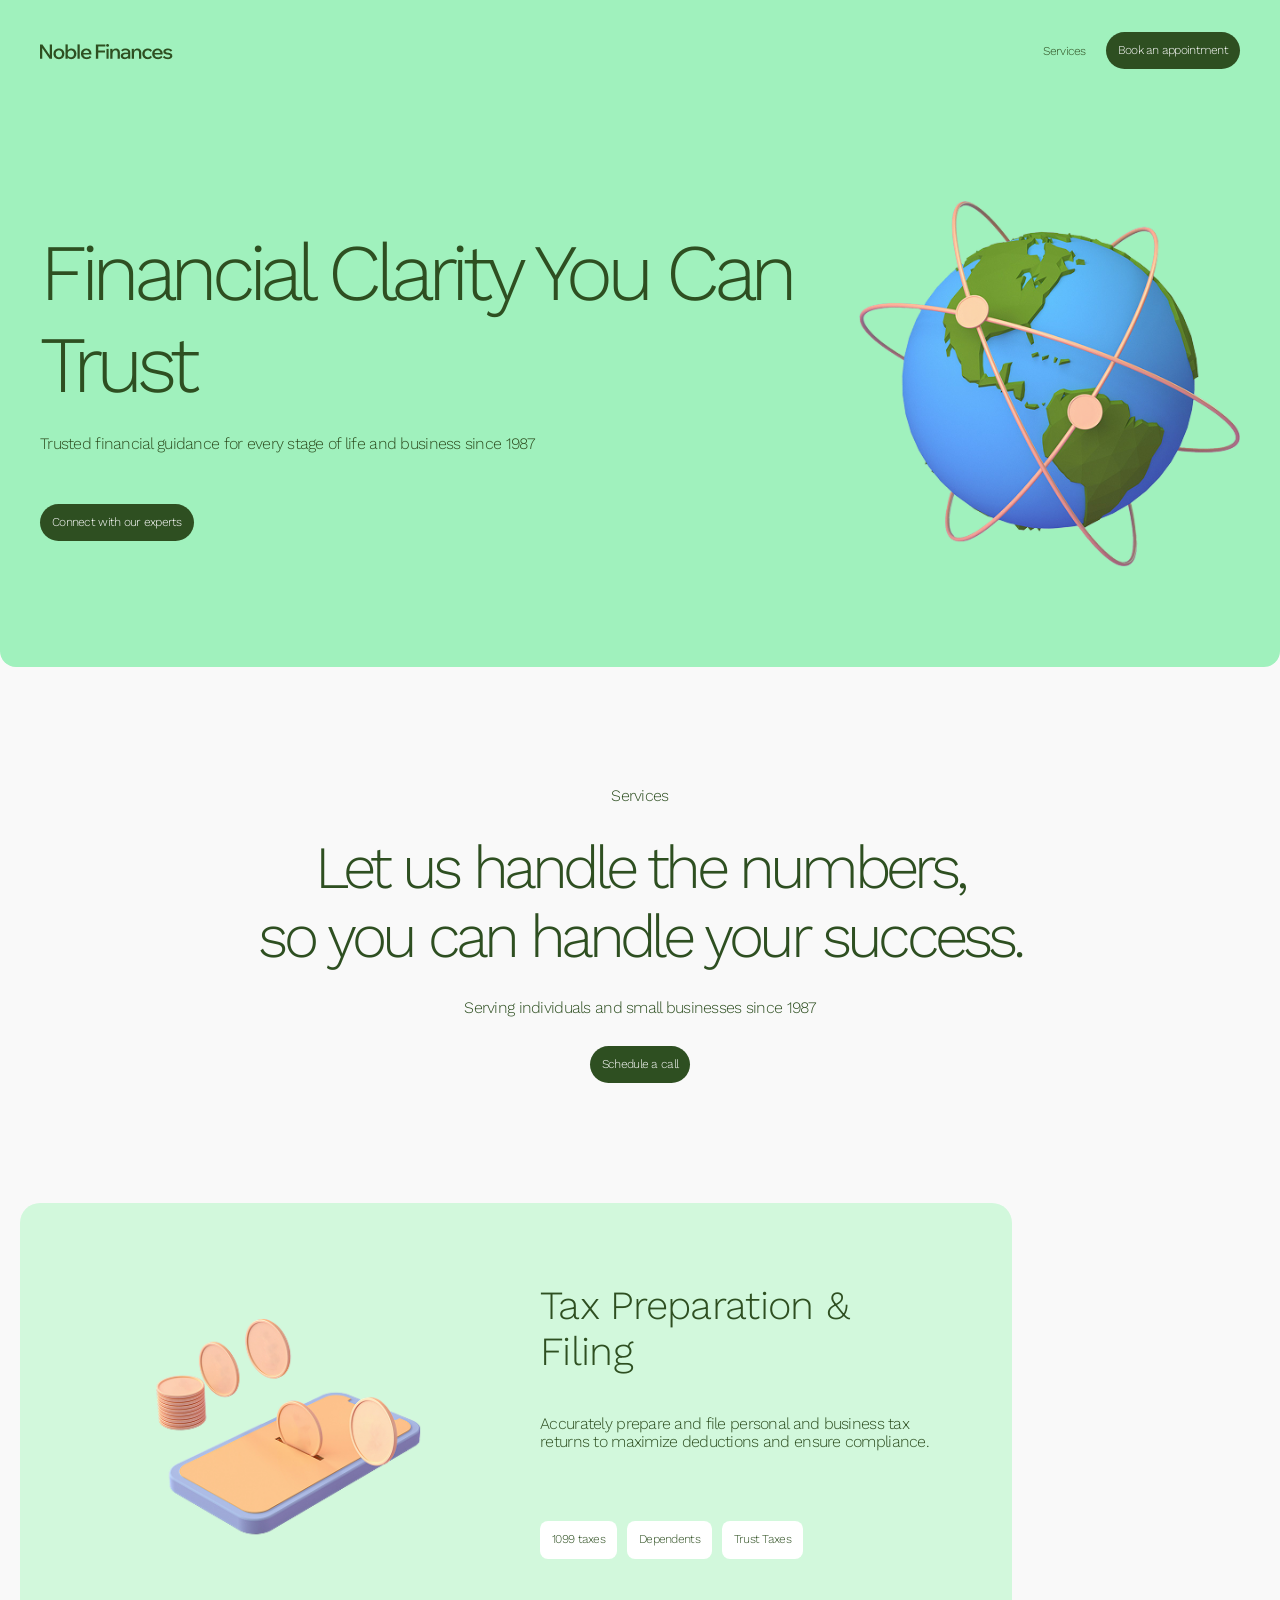
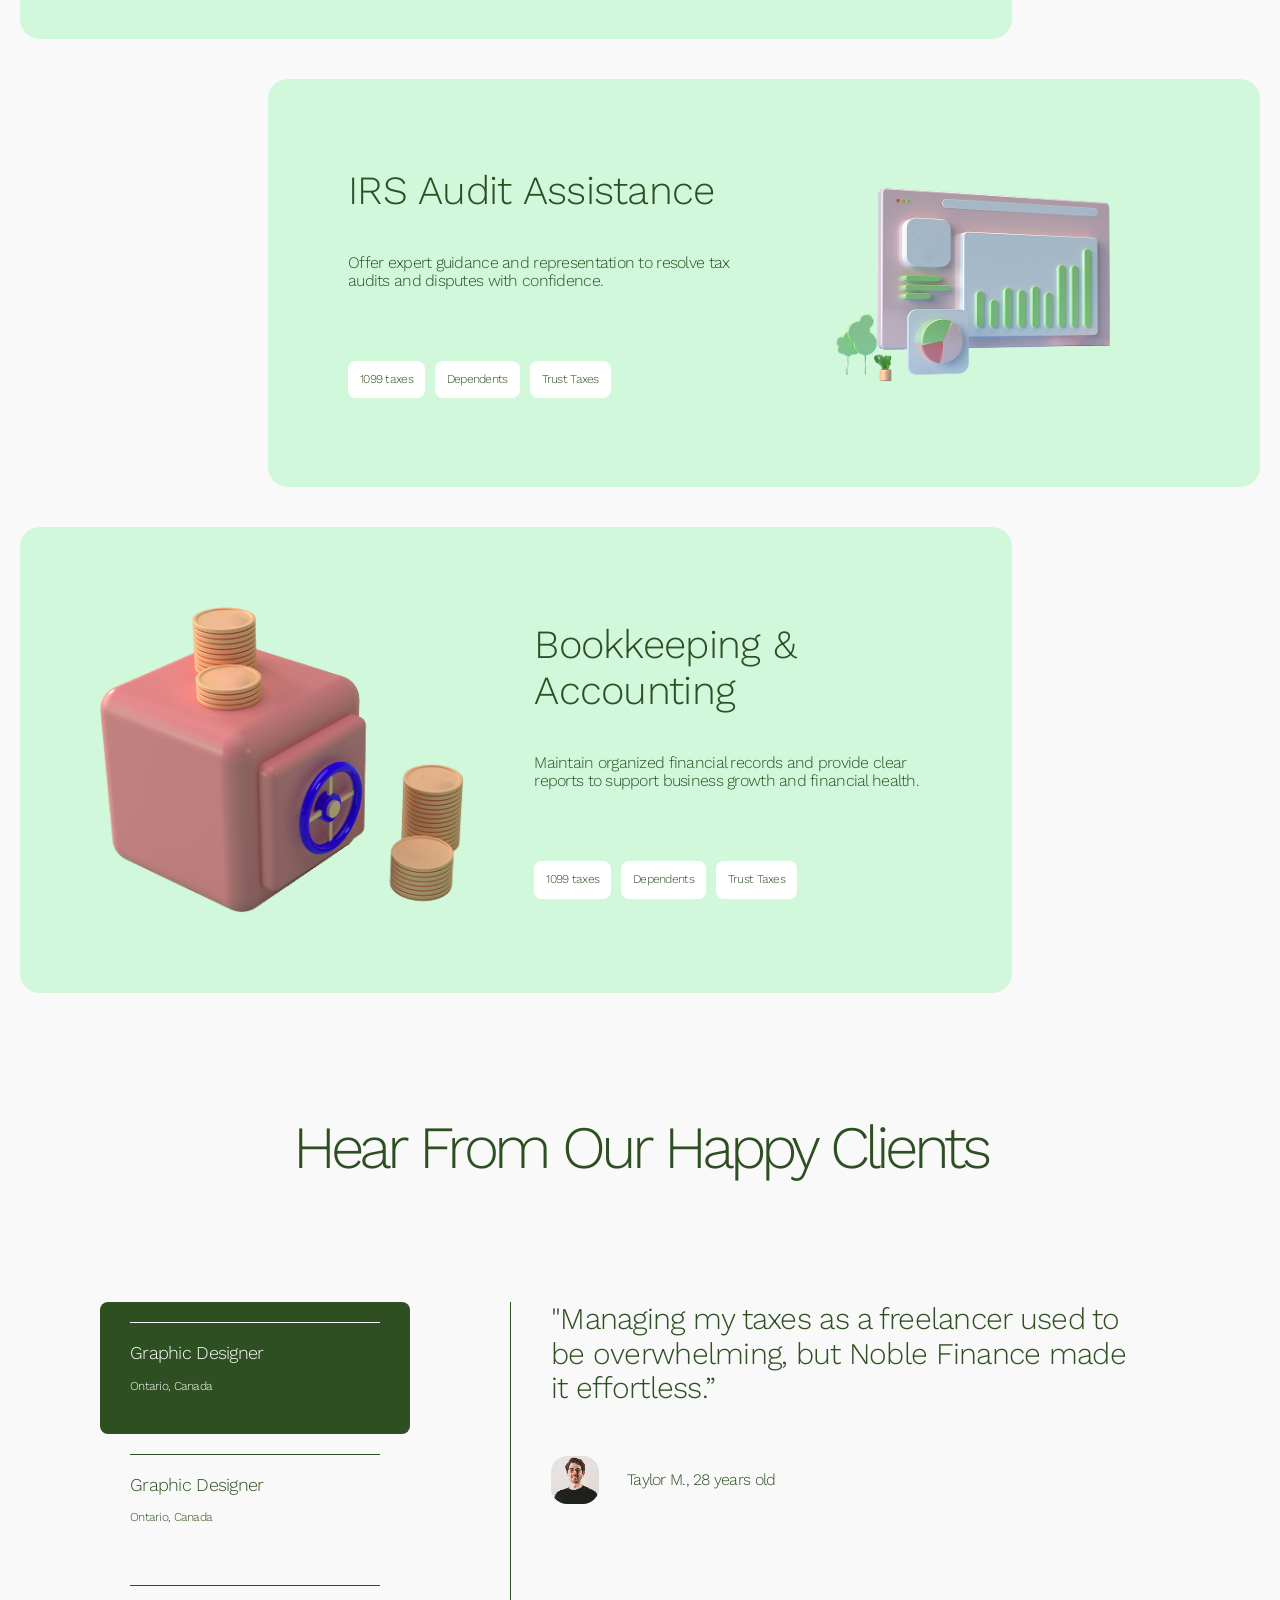
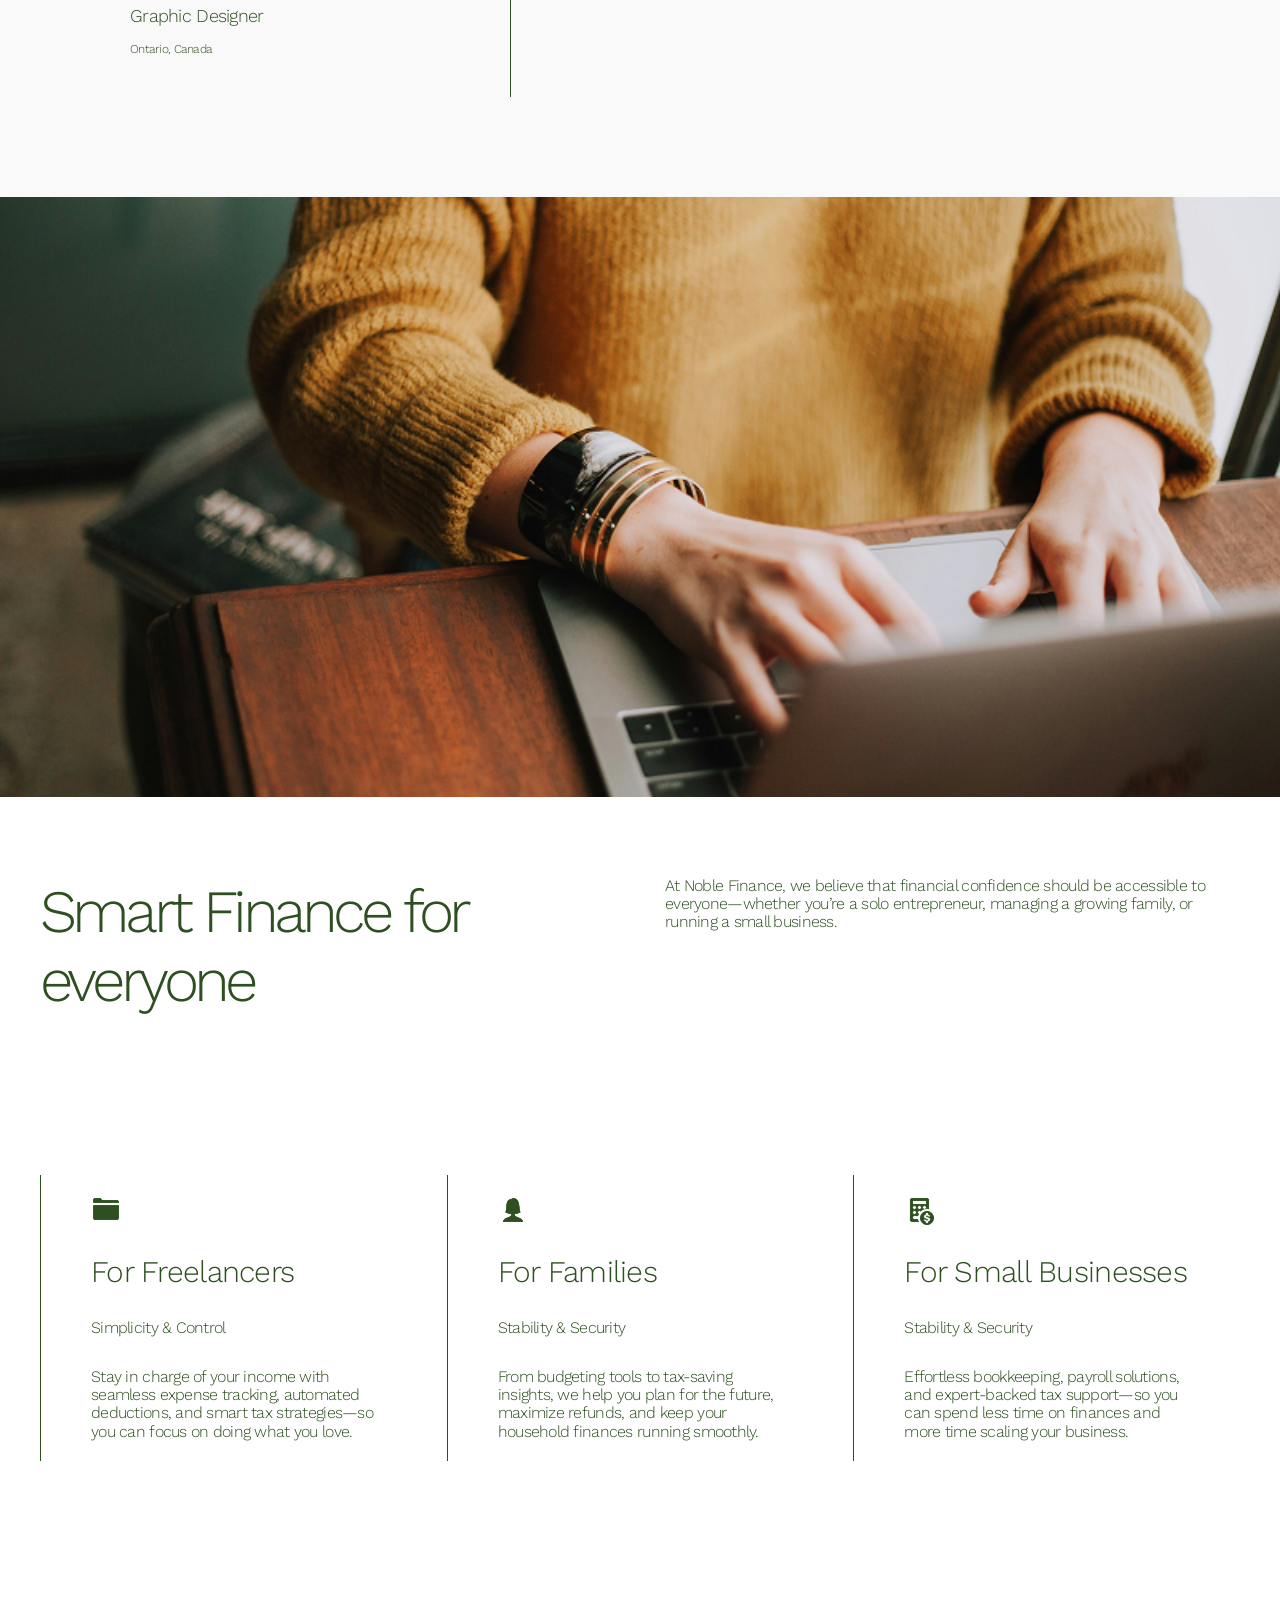
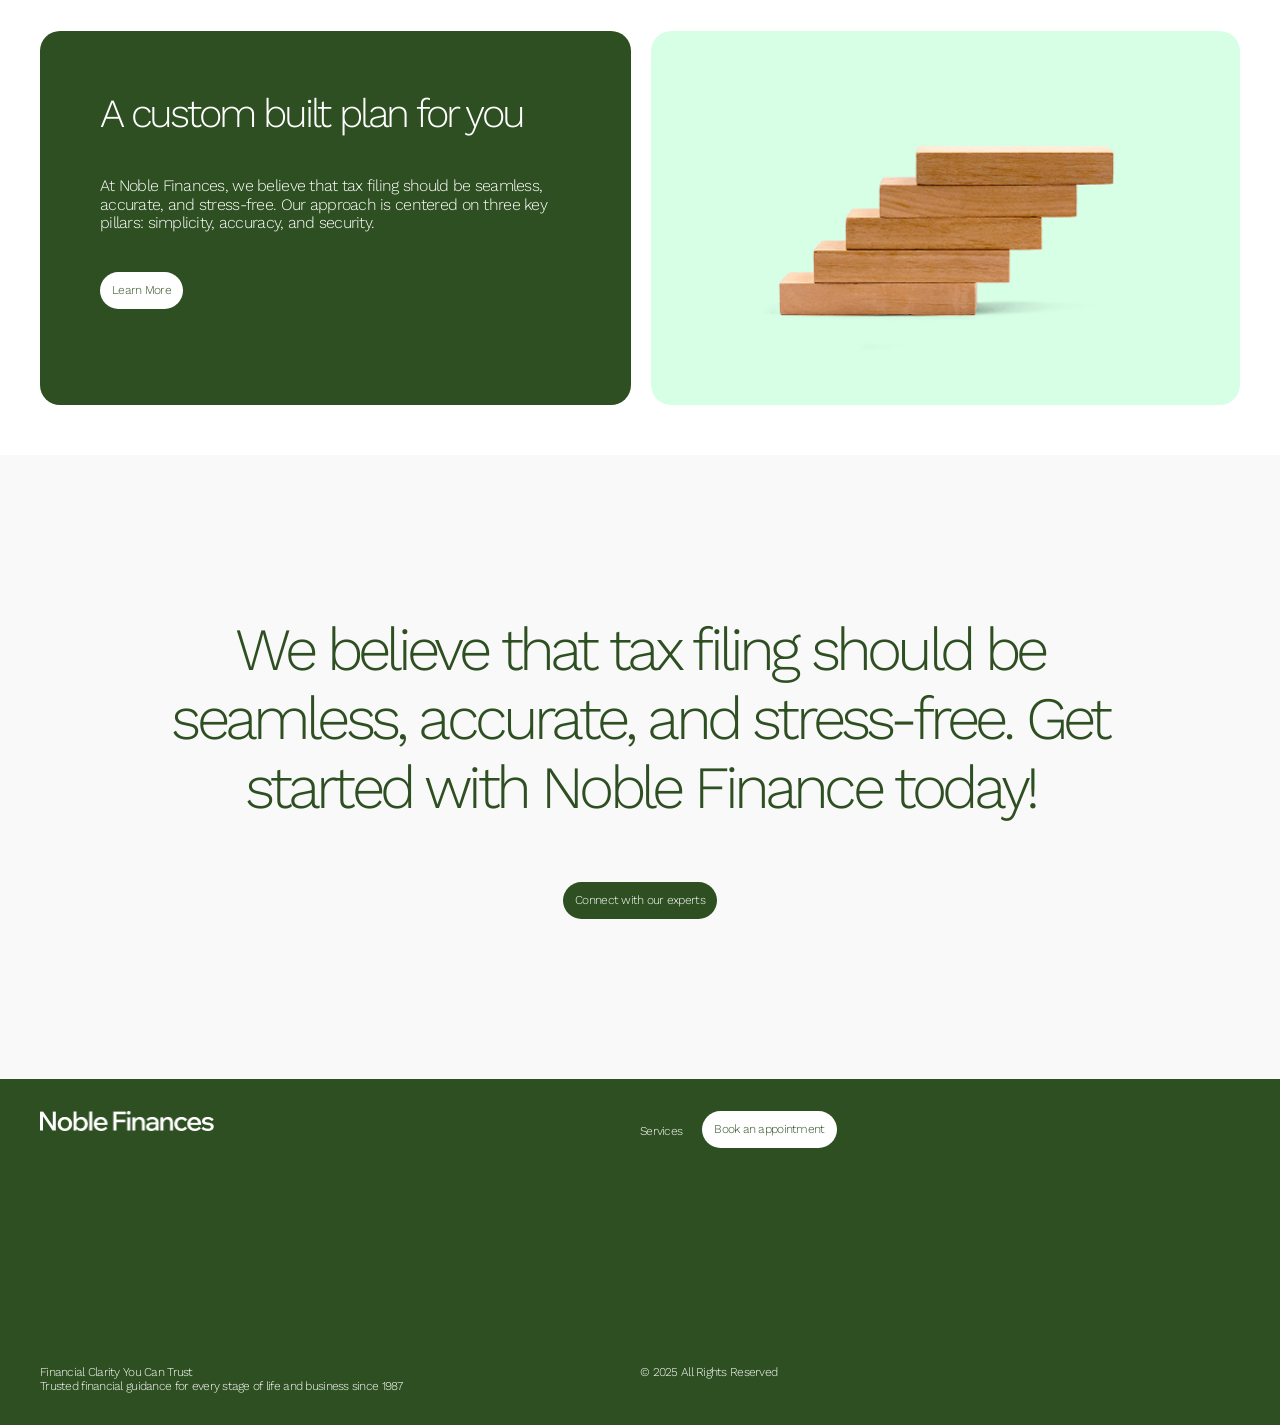
==== index.html @ 4efec983 "initial commit" ====
<!DOCTYPE html>
<html lang="ja">
  <head>
    <meta charset="UTF-8">
    <meta name="viewport" content="width=device-width, initial-scale=1.0">
    <title>takahashi tsuzumi portfolio</title>
    <meta name="description" content="">
    <meta property="og:url" content="https://tkhstzm.github.io/portfolio/">
    <meta property="og:title" content="takahashi tsuzumi portfolio">
    <meta property="og:type" content="website">
    <meta property="og:description" content="髙橋鼓のポートフォリオ">
    <meta property="og:image" content="">
    <meta name="twitter:card" content="summary_large_image">
    <meta property="og:site_name" content="takahashi tsuzumi portfolio">
    <meta property="og:locale" content="ja_JP">
    <link rel="icon" href="images/favicon.ico" sizes="16x16">
    <link rel="apple-touch-icon-precomposed" href="images/icon-256x256.png">
    <link rel="stylesheet" href="css/destyle.css">
    <link rel="stylesheet" href="css/common.css">
    <script src="https://code.jquery.com/jquery-3.6.0.min.js"></script>
    <!-- font -->
    <link rel="preconnect" href="https://fonts.googleapis.com">
    <link rel="preconnect" href="https://fonts.gstatic.com" crossorigin>
    <link href="https://fonts.googleapis.com/css2?family=Work+Sans:ital,wght@0,100..900;1,100..900&display=swap" rel="stylesheet">

    <script src="https://cdnjs.cloudflare.com/ajax/libs/gsap/3.12.2/gsap.min.js"></script>
  </head>
  <body>
    <!-- header -->
    <header>
        <h1>
            <a href="#" class="logo">
                <img src="images/logo.png" alt="Noble Finance ロゴ">
            </a>
        </h1>

        <nav>
            <ul class="nav__list">
                <li><a href="#" class="link">Services</a></li>
                <li>
                    <a href="#" class="link btn">
                        <span class="pc-only">Book an appointment</span>
                        <span class="sp-only">Book</span>
                    </a>
                </li>
            </ul>
        </nav>
    </header>

    <!-- main -->
     <main>
        <!-- hero -->
        <section class="hero">
            <div class="hero__wrap">
                <div class="hero__text">
                    <h2>Financial Clarity You Can Trust</h2>
                    <p>Trusted financial guidance for every stage of life and business since 1987</p>
                    <a href="#" class="link btn">Connect with our experts</a>
                </div>
                <div>
                    <img src="images/top.png" alt="">
                </div>

            </div>
        </section>

        <!-- services -->
         <section class="services">
            <div class="services__inner">
                <p>Services</p>
                <h2>Let us handle the numbers,<br>so you can handle your success.</h2>
                <p>Serving individuals and small businesses since 1987</p>
                <a href="#" class="link btn">Schedule a call</a>
            </div>

            <div class="services__block">
                <div class="services__item">
                    <div class="services__img">
                        <img src="images/tax.png" alt="">
                    </div>
                    <div class="services__box">
                        <h3>Tax Preparation & Filing</h3>
                        <p>Accurately prepare and file personal and business tax returns to maximize deductions and ensure compliance.</p>
                        <div class="services__detail">
                            <p class="services__note">1099 taxes</p>
                            <p class="services__note">Dependents</p>
                            <p class="services__note">Trust Taxes</p>
                        </div>
                    </div>
                </div>
            </div>

            <div class="services__block services__block-right">
                <div class="services__item">
                    <div class="services__img">
                        <img src="images/irs.png" alt="">
                    </div>
                    <div class="services__box">
                        <h3>IRS Audit Assistance</h3>
                        <p>Offer expert guidance and representation to resolve tax audits and disputes with confidence.</p>
                        <div class="services__detail">
                            <p class="services__note">1099 taxes</p>
                            <p class="services__note">Dependents</p>
                            <p class="services__note">Trust Taxes</p>
                        </div>
                    </div>
                </div>
            </div>

            <div class="services__block">
                <div class="services__item">
                    <div class="services__img">
                        <img src="images/bookkeeping.png" alt="">
                    </div>
                    <div class="services__box">
                        <h3>Bookkeeping & Accounting</h3>
                        <p>Maintain organized financial records and provide clear reports to support business growth and financial health.</p>
                        <div class="services__detail">
                            <p class="services__note">1099 taxes</p>
                            <p class="services__note">Dependents</p>
                            <p class="services__note">Trust Taxes</p>
                        </div>
                    </div>
                </div>
            </div>
        </section>

        <!-- testimonial -->
        <section class="testimonial">
            <div class="testimonial__wrap">
                <h2>Hear From Our Happy Clients</h2>
                <div class="testimonial__inner">

                    <div class="testimonial__select">
                        <div class="testimonial__link testimonial__link-active">
                            <div class="testimonial__item">
                                <p class="testimonial__category">Graphic Designer</p>
                                <p class="testimonial__location">Ontario, Canada</p>
                            </div>
                        </div>

                        <div class="testimonial__link">
                            <div class="testimonial__item">
                                <p class="testimonial__category">Graphic Designer</p>
                                <p class="testimonial__location">Ontario, Canada</p>
                            </div>
                        </div>

                        <div class="testimonial__link">
                            <div class="testimonial__item">
                                <p class="testimonial__category">Graphic Designer</p>
                                <p class="testimonial__location">Ontario, Canada</p>
                            </div>
                        </div>
                    </div>
                    
                    <div class="testimonial__comment">
                        <p class="testimonial__text">"Managing my taxes as a freelancer used to be overwhelming, but Noble Finance made it effortless.”</p>
                        <div class="testimonial__icon">
                            <img class="icon__img" src="images/taylor.jpg" alt="">
                            <p>Taylor M., 28 years old</p>
                        </div>
                    </div>
                </div>
            </div>
        </section>

        <!-- break -->
        <section class="break">
            <img src="images/break.jpg" alt="">
        </section>

        <!-- benefits -->
         <section class="benefits">
            <div class="benefits__wrap">
                <h2>Smart Finance for everyone</h2>
                <p>At Noble Finance, we believe that financial confidence should be accessible to everyone—whether you’re a solo entrepreneur, managing a growing family, or running a small business.</p>
            </div>

            <div class="benefits__block">
                <div class="benefits__item">
                    <img class="benefits__icon" src="images/icon-file.png" alt="">
                    <h3>For Freelancers</h3>
                    <p>Simplicity & Control</p>
                    <p>Stay in charge of your income with seamless expense tracking, automated deductions, and smart tax strategies—so you can focus on doing what you love.</p>
                </div>

                <div class="benefits__item">
                    <img class="benefits__icon" src="images/icon-people.png" alt="">
                    <h3>For Families</h3>
                    <p>Stability & Security</p>
                    <p>From budgeting tools to tax-saving insights, we help you plan for the future, maximize refunds, and keep your household finances running smoothly.</p>
                </div>

                <div class="benefits__item">
                    <img class="benefits__icon" src="images/icon-calculator.png" alt="">
                    <h3>For Small Businesses</h3>
                    <p>Stability & Security</p>
                    <p>Effortless bookkeeping, payroll solutions, and expert-backed tax support—so you can spend less time on finances and more time scaling your business.</p>
                </div>
            </div>
         </section>

         <!-- cta -->
        <section class="cta">
            <div class="cta__block">
                <h2>A custom built plan for you</h2>
                <p>At Noble Finances, we believe that tax filing should be seamless, accurate, and stress-free. Our approach is centered on three key pillars: simplicity, accuracy, and security.</p>
                <a href="#" class="link btn">Learn More</a>
            </div>
            <img src="images/step.jpg" alt="">
        </section>

        <!-- experts -->
        <section class="experts">
            <h2>We believe that tax filing should be seamless, accurate, and stress-free. Get started with Noble Finance today!</h2>
            <a href="#" class="link btn">Connect with our experts</a>
        </section>
     </main>

     <!-- footer -->
    <footer>
            <div class="footer__block">
                <a href="#" class="logo">
                    <img src="images/logo-white.png" alt="">
                </a>
                <nav>
                    <ul class="nav__list">
                        <li><a href="#" class="link">Services</a></li>
                        <li><a href="#" class="link btn">Book an appointment</a></li>
                    </ul>
                </nav>
                
            </div>

            <div class="footer__block">
                <p class="footer__text">Financial Clarity You Can Trust<br>Trusted financial guidance for every stage of life and business since 1987</p>
                <p class="footer__copy">© 2025 All Rights Reserved</p>
            </div>
    </footer>

  </body>
</html>
---- css/destyle.css ----
/*! destyle.css v4.0.1 | MIT License | https://github.com/nicolas-cusan/destyle.css */

/* Reset box-model and set borders */
/* ============================================ */

*,
::before,
::after {
  box-sizing: border-box;
  border-style: solid;
  border-width: 0;
  min-width: 0;
}

/* Document */
/* ============================================ */

/**
 * 1. Correct the line height in all browsers.
 * 2. Prevent adjustments of font size after orientation changes in iOS.
 * 3. Remove gray overlay on links for iOS.
 */

html {
  line-height: 1.15; /* 1 */
  -webkit-text-size-adjust: 100%; /* 2 */
  -webkit-tap-highlight-color: transparent; /* 3*/
}

/* Sections */
/* ============================================ */

/**
 * Remove the margin in all browsers.
 */

body {
  margin: 0;
}

/**
 * Render the `main` element consistently in IE.
 */

main {
  display: block;
}

/* Vertical rhythm */
/* ============================================ */

p,
table,
blockquote,
address,
pre,
iframe,
form,
figure,
dl {
  margin: 0;
}

/* Headings */
/* ============================================ */

h1,
h2,
h3,
h4,
h5,
h6 {
  font-size: inherit;
  font-weight: inherit;
  margin: 0;
}

/* Lists (enumeration) */
/* ============================================ */

ul,
ol {
  margin: 0;
  padding: 0;
  list-style: none;
}

/* Lists (definition) */
/* ============================================ */

dt {
  font-weight: bold;
}

dd {
  margin-left: 0;
}

/* Grouping content */
/* ============================================ */

/**
 * 1. Add the correct box sizing in Firefox.
 * 2. Show the overflow in Edge and IE.
 */

hr {
  box-sizing: content-box; /* 1 */
  height: 0; /* 1 */
  overflow: visible; /* 2 */
  border-top-width: 1px;
  margin: 0;
  clear: both;
  color: inherit;
}

/**
 * 1. Correct the inheritance and scaling of font size in all browsers.
 * 2. Correct the odd `em` font sizing in all browsers.
 */

pre {
  font-family: monospace, monospace; /* 1 */
  font-size: inherit; /* 2 */
}

address {
  font-style: inherit;
}

/* Text-level semantics */
/* ============================================ */

/**
 * Remove the gray background on active links in IE 10.
 */

a {
  background-color: transparent;
  text-decoration: none;
  color: inherit;
}

/**
 * 1. Remove the bottom border in Chrome 57-
 * 2. Add the correct text decoration in Chrome, Edge, IE, Opera, and Safari.
 */

abbr[title] {
  text-decoration: underline dotted; /* 2 */
}

/**
 * Add the correct font weight in Chrome, Edge, and Safari.
 */

b,
strong {
  font-weight: bolder;
}

/**
 * 1. Correct the inheritance and scaling of font size in all browsers.
 * 2. Correct the odd `em` font sizing in all browsers.
 */

code,
kbd,
samp {
  font-family: monospace, monospace; /* 1 */
  font-size: inherit; /* 2 */
}

/**
 * Add the correct font size in all browsers.
 */

small {
  font-size: 80%;
}

/**
 * Prevent `sub` and `sup` elements from affecting the line height in
 * all browsers.
 */

sub,
sup {
  font-size: 75%;
  line-height: 0;
  position: relative;
  vertical-align: baseline;
}

sub {
  bottom: -0.25em;
}

sup {
  top: -0.5em;
}

/* Replaced content */
/* ============================================ */

/**
 * Prevent vertical alignment issues.
 */

svg,
img,
embed,
object,
iframe {
  vertical-align: bottom;
}

/* Forms */
/* ============================================ */

/**
 * Reset form fields to make them styleable.
 * 1. Make form elements stylable across systems iOS especially.
 * 2. Inherit text-transform from parent.
 */

button,
input,
optgroup,
select,
textarea {
  -webkit-appearance: none; /* 1 */
  appearance: none;
  vertical-align: middle;
  color: inherit;
  font: inherit;
  background: transparent;
  padding: 0;
  margin: 0;
  border-radius: 0;
  text-align: inherit;
  text-transform: inherit; /* 2 */
}

/**
 * Correct cursors for clickable elements.
 */

button,
[type="button"],
[type="reset"],
[type="submit"] {
  cursor: pointer;
}

button:disabled,
[type="button"]:disabled,
[type="reset"]:disabled,
[type="submit"]:disabled {
  cursor: default;
}

/**
 * Improve outlines for Firefox and unify style with input elements & buttons.
 */

:-moz-focusring {
  outline: auto;
}

select:disabled {
  opacity: inherit;
}

/**
 * Remove padding
 */

option {
  padding: 0;
}

/**
 * Reset to invisible
 */

fieldset {
  margin: 0;
  padding: 0;
  min-width: 0;
}

legend {
  padding: 0;
}

/**
 * Add the correct vertical alignment in Chrome, Firefox, and Opera.
 */

progress {
  vertical-align: baseline;
}

/**
 * Remove the default vertical scrollbar in IE 10+.
 */

textarea {
  overflow: auto;
}

/**
 * Correct the cursor style of increment and decrement buttons in Chrome.
 */

[type="number"]::-webkit-inner-spin-button,
[type="number"]::-webkit-outer-spin-button {
  height: auto;
}

/**
 * Correct the outline style in Safari.
 */

[type="search"] {
  outline-offset: -2px; /* 1 */
}

/**
 * Remove the inner padding in Chrome and Safari on macOS.
 */

[type="search"]::-webkit-search-decoration {
  -webkit-appearance: none;
}

/**
 * 1. Correct the inability to style clickable types in iOS and Safari.
 * 2. Fix font inheritance.
 */

::-webkit-file-upload-button {
  -webkit-appearance: button; /* 1 */
  font: inherit; /* 2 */
}

/**
 * Fix appearance for Firefox
 */
[type="number"] {
  -moz-appearance: textfield;
}

/**
 * Clickable labels
 */

label[for] {
  cursor: pointer;
}

/* Interactive */
/* ============================================ */

/*
 * Add the correct display in Edge, IE 10+, and Firefox.
 */

details {
  display: block;
}

/*
 * Add the correct display in all browsers.
 */

summary {
  display: list-item;
}

/*
 * Remove outline for editable content.
 */

[contenteditable]:focus {
  outline: auto;
}

/* Tables */
/* ============================================ */

/**
1. Correct table border color inheritance in all Chrome and Safari.
*/

table {
  border-color: inherit; /* 1 */
  border-collapse: collapse;
}

caption {
  text-align: left;
}

td,
th {
  vertical-align: top;
  padding: 0;
}

th {
  text-align: left;
  font-weight: bold;
}
---- css/common.css ----
@charset "utf-8";
body {
	font-size: 16px;
	font-family: "Work Sans", sans-serif;
	color: #2E4F21;
	font-weight: 300;
	letter-spacing: -0.045em;
	background: #F9F9F9;
}

img {
	width: 100%;
}

h2 {
	font-size: 60px;
	letter-spacing: -0.08em;
}

h3 {
	margin: 0 0 40px 0;
	font-size: 40px;
}

.link {
	font-size: 12px;
}

.btn {
	display: inline-block;
	padding: 0 12px;
	border-radius: 50vh;
	color: #fff;
	background: #2E4F21;
	line-height: 37px;
}

/* header */
header {
	display: flex;
	justify-content: space-between;
	align-items: center;
	height: 101px;
	padding: 0 40px;
	background: #A0F1BD;
}

.nav__list {
	display: flex;
	gap: 20px;
	align-items: center;
}

.sp-only {
	display: none;
}

/* hero */
.hero {
	padding: 100px 40px;
	background: #A0F1BD;
	border-radius: 0 0 16px 16px;
}

.hero h2 {
	font-size: 80px;
}

.hero__wrap {
	display: flex;
	justify-content: space-between;
	align-items: center;
}

.hero__wrap p {
	margin: 24px 0 0 0;
}
.hero a {
    margin: 50px 0 0 0;
}

/* services */
.services h2 {
	margin: 28px 0;
}

.services__inner {
	padding: 120px 40px 100px;
	text-align: center;
}

.services a {
	margin: 28px 0 0 0;
}

/* services item */
.services__block {
	padding: 20px;
}

.services__item {
	display: flex;
	justify-content: space-between;
	gap: 70px;
	width: 80%;
	padding: 80px;
	background: #D2F8DC;
	border-radius: 20px;
	align-items: center;
}

.services__block-right .services__item {
	margin: 0 0 0 auto;
	flex-direction: row-reverse;
}


.services__box {
	width: 50%;
} 

.services__detail {
	display: flex;
	gap: 10px;
	margin: 70px 0 0 0;
}

.services__note {
	padding: 12px;
	font-size: 12px;
	background: #fff;
	border-radius: 8px;
}

/* testimonial */
.testimonial {
	padding: 100px;
	text-align: center;
}

.testimonial__inner {
	display: flex;
	gap: 100px;
	text-align: left;
	margin: 120px 0 0 0;
}

.testimonial__select {
	flex: 0 0 310px;
}

.testimonial__link {
	width: 310px;
	padding: 20px 30px;
	border-radius: 8px;
}

.testimonial__link-active {
	background: #2E4F21;
}

.testimonial__item {
	padding: 20px 0;
	border-top: 1px solid #2E4F21;
}

.testimonial__link-active .testimonial__item {
	border-top: 1px solid #fff;
	color: #fff;
}

.testimonial__category {
	margin: 0 0 16px 0;
	font-size: 18px;
}

.testimonial__location {
	font-size: 12px;
}

.testimonial__comment {
	flex: 1;
	padding: 0 40px;
	border-left: 1px solid #2E4F21;
}

.testimonial__text {
	margin: 0 0 50px 0;
	font-size: 30px;
}

.testimonial__icon {
	display: flex;
	align-items: center;
	gap: 28px;
}

.icon__img {
	width: 48px;
	border-radius: 16px;
}

/* break */
.break {
	width: 100%;
	height: 600px;
}

.break img {
	height: 100%;
	object-fit: cover;
}

/* benefits */
.benefits {
	padding: 80px 40px 120px;
	background: #fff;
}

.benefits h3 {
	font-size: 30px;
}

.benefits__wrap {
	display: flex;
	justify-content: space-between;
	margin: 0 0 160px 0;
}

.benefits__wrap h2 {
	width: 50%;
	margin: 0;
}

.benefits__wrap p {
	width: 575px;
}

.benefits__block {
	display: flex;
	justify-content: space-between;
	gap: 20px;
}

.benefits__item {
	width: calc((100% - 40px) / 3);
	padding: 20px 50px;
	gap: 30px;
	border-left: 1px solid #2E4F21;
}

.benefits__icon {
	width: 30px;
}

.benefits__item h3,
.benefits__item p {
	margin: 30px 0 0 0;
}

/* cta */
.cta {
	display: flex;
	justify-content: space-between;
	gap: 20px;
	padding: 50px 40px;
	background: #fff;
}

.cta h2 {
	font-size: 40px;
	margin: 0 0 40px 0;
}

.cta__block {
	width: 50%;
	padding: 60px;
	border-radius: 20px;
	background: #2E4F21;
	color: #fff;
}

.cta img {
	width: 50%;
	border-radius: 20px;
}

.cta .btn {
	margin: 40px 0 0 0;
	background: #fff;
	color: #2E4F21;
}

/* experts */
.experts {
	padding: 160px 120px;
	text-align: center;
	background: #F9F9F9;
}

.experts h2 {
	margin: 0 0 60px 0;
}

/* footer */
footer {
	display: flex;
	flex-direction: column;
	justify-content: space-between;

	height: 346px;
	padding: 32px 40px;
	background: #2E4F21;
	color: #fff;
}

footer img {
	width: 174px;
}

.footer__block {
	display: flex;
	justify-content: space-between;
}

.footer__block a {
	width: 50%;
}

.footer__block nav {
	width: 50%;
}
.footer__block .btn {
	width: 100%;
	background: #fff;
    color: #2E4F21;
}

.footer__text,
.footer__copy {
	width: 50%;
	font-size: 12px;
}

@media (max-width: 1279px) {
	h2 {
		font-size: 48px;
	}

	h3 {
		font-size: 34px;
		margin: 0 0 24px 0;
	}
	
	/* header */
	header {
		height: 85px;
		padding: 0 24px;
	}

	/* hero */
	.hero {
		padding: 100px 24px;
	}

	.hero h2 {
		font-size: 58px;
	}

	/* services */
	.services__inner {
		padding: 120px 24px 100px;
	}

	/* services item */
	.services__block {
		padding: 20px;
	}

	.services__item {
		gap: 60px;
		width: 100%;
		padding: 64px 50px;
	}

	.services__detail {
		margin: 54px 0 0 0;
	}

	/* testimonial */
	.testimonial__inner {
		gap: 28px;
	}

	/* break */
	.break {
		height: 533px;
	}

	/* benefits */
	.benefits h3 {
		font-size: 48px;
	}

	.benefits__wrap {
		gap: 50px;
		margin: 0 0 100px 0;
	}

	.benefits__wrap p {
		width: 50%;
	}

	.benefits__block {
		display: block;
	}

	.benefits__item {
		width: 100%;
		padding: 20px 0;
		gap: 30px;
		border-top: 1px solid #2E4F21;
		border-left: none;
	}

	.benefits__item h3 {
		font-size: 26px;
	}

	.benefits__item h3,
	.benefits__item p {
		margin: 30px 0 0 0;
	}

	/* cta */
	.cta h2 {
		font-size: 34px;
	}

	.cta__block {
		width: 50%;
		padding: 60px;
		border-radius: 20px;
		background: #2E4F21;
		color: #fff;
	}

	.cta img {
		width: 50%;
		border-radius: 20px;
	}

	.cta .btn {
		margin: 40px 0 0 0;
		background: #fff;
		color: #2E4F21;
	}

	/* experts */
	.experts {
		padding: 160px 80px;
	}

	/* footer */
	.footer__block {
		gap: 80px;
	}
}

@media (max-width: 799px) {
	h2 {
		font-size: 32px;
	}

	h3 {
		font-size: 28px;
	}

	.hero h2 {
		font-size: 40px;
	}
	
	/* header */
	header {
		height: 69px;
		padding: 0 16px;
	}

	.nav__list {
		gap: 16px;
	}

	.pc-only {
		display: none;
	}

	.sp-only {
		display: inline;
	}
	
	/* hero */
	.hero {
		padding: 40px 16px;
	}

	.hero__wrap {
		flex-direction: column-reverse;
	}

	.hero__wrap p {
		margin: 16px 0 0 0;
	}

	.hero a {
		margin: 40px 0 0 0;
	}

	.hero__text {
		margin: 40px 0 0 0;
	}

	.hero h2 {
		font-size: 40px;
	}

	/* services */
	.services__inner {
		padding: 120px 16px 100px;
	}

	/* services item */
	.services__block {
		padding: 0 16px 16px;
	}

	.services__item {
		display: block;
		width: 100%;
		padding: 40px 16px;
	}

	.services__box {
		width: 100%;
		margin: 70px 0 0 0;
	}

	.services__detail {
		margin: 70px 0 0 0;
	}

	/* testimonial */
	.testimonial {
		padding: 36px;
	}

	.testimonial__wrap {
		
		padding: 24px 16px;
		background: #fff;
	}

	.testimonial__inner {
		display: block;
		margin: 40px 0 0 0;
	}

	.testimonial__select {
		display: flex;
	}

	.testimonial__link {
		padding: 16px 12px;
	}

	.testimonial__item {
		padding: 0;
	}

	.testimonial__category {
		margin: 8px 0;
		font-size: 12px;
	}

	.testimonial__location {
		font-size: 12px;
		color: #7D9276;
	}

	.testimonial__comment {
		padding: 0;
		border-left: unset;
	}

	.testimonial__text {
		margin: 40px 0 50px 0;
		font-size: 18px;
	}

	/* break */
	.break {
		height: 250px;
	}

	/* benefits */
	.benefits {
		padding: 80px 16px;
	}

	.benefits h2 {
		width: 100%;
		margin: 0 0 32px 0;
	}

	.benefits h3 {
		font-size: 48px;
	}

	.benefits__wrap {
		display: block;
		margin: 0 0 80px 0;
	}

	.benefits__wrap p {
		width: 100%;
	}

	.benefits__block {
		display: block;
	}

	.benefits__item {
		width: 100%;
		padding: 20px 0;
		gap: 30px;
		border-top: 1px solid #2E4F21;
		border-left: none;
	}

	.benefits__item h3 {
		font-size: 22px;
	}

	.benefits__item h3,
	.benefits__item p {
		margin: 30px 0 20px;
	}

	/* cta */
	.cta {
    	flex-direction: column-reverse;
	}

	.cta h2 {
		font-size: 28px;
	}

	.cta__block {
		width: 100%;
	}

	.cta img {
		width: 100%;
		border-radius: 20px;
	}

	.cta .btn {
		margin: 40px 0 0 0;
		background: #fff;
		color: #2E4F21;
	}

	/* experts */
	.experts {
		padding: 160px 24px;
	}

	.experts .btn {
		padding: 0 30px;
		font-size: 15px;
		line-height: 63px;
	}

	/* footer */
	footer {
		padding: 32px 24px;
	}

	.footer__block {
		display: block;
	}

	.footer__block .nav__list {
		justify-content: space-between;
	}


	.footer__block a {
		width: 100%;
	}

	.footer__block nav {
		width: 100%;
		margin: 80px 0 0 0;
	}

	.footer__text,
	.footer__copy {
		width: 100%;
	}

	.footer__text {
		margin: 0 0 24px 0;
	}

}
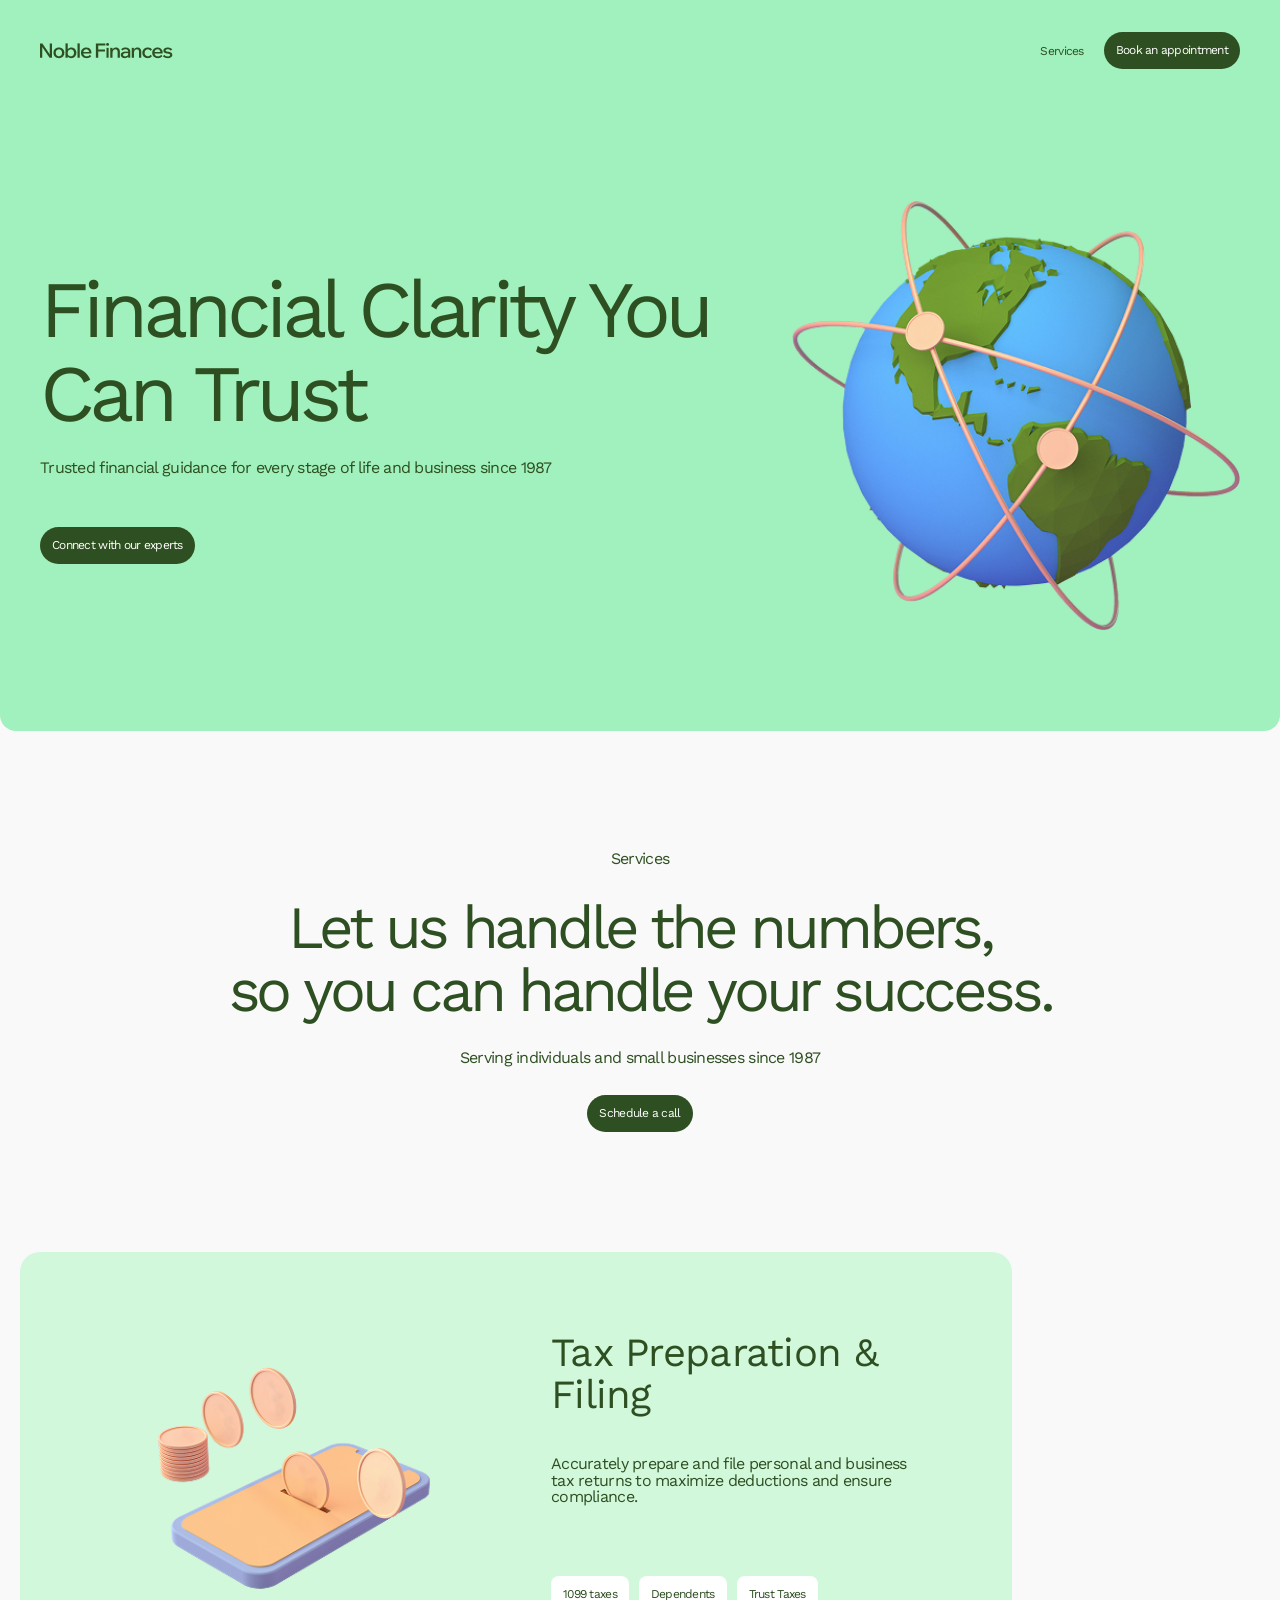
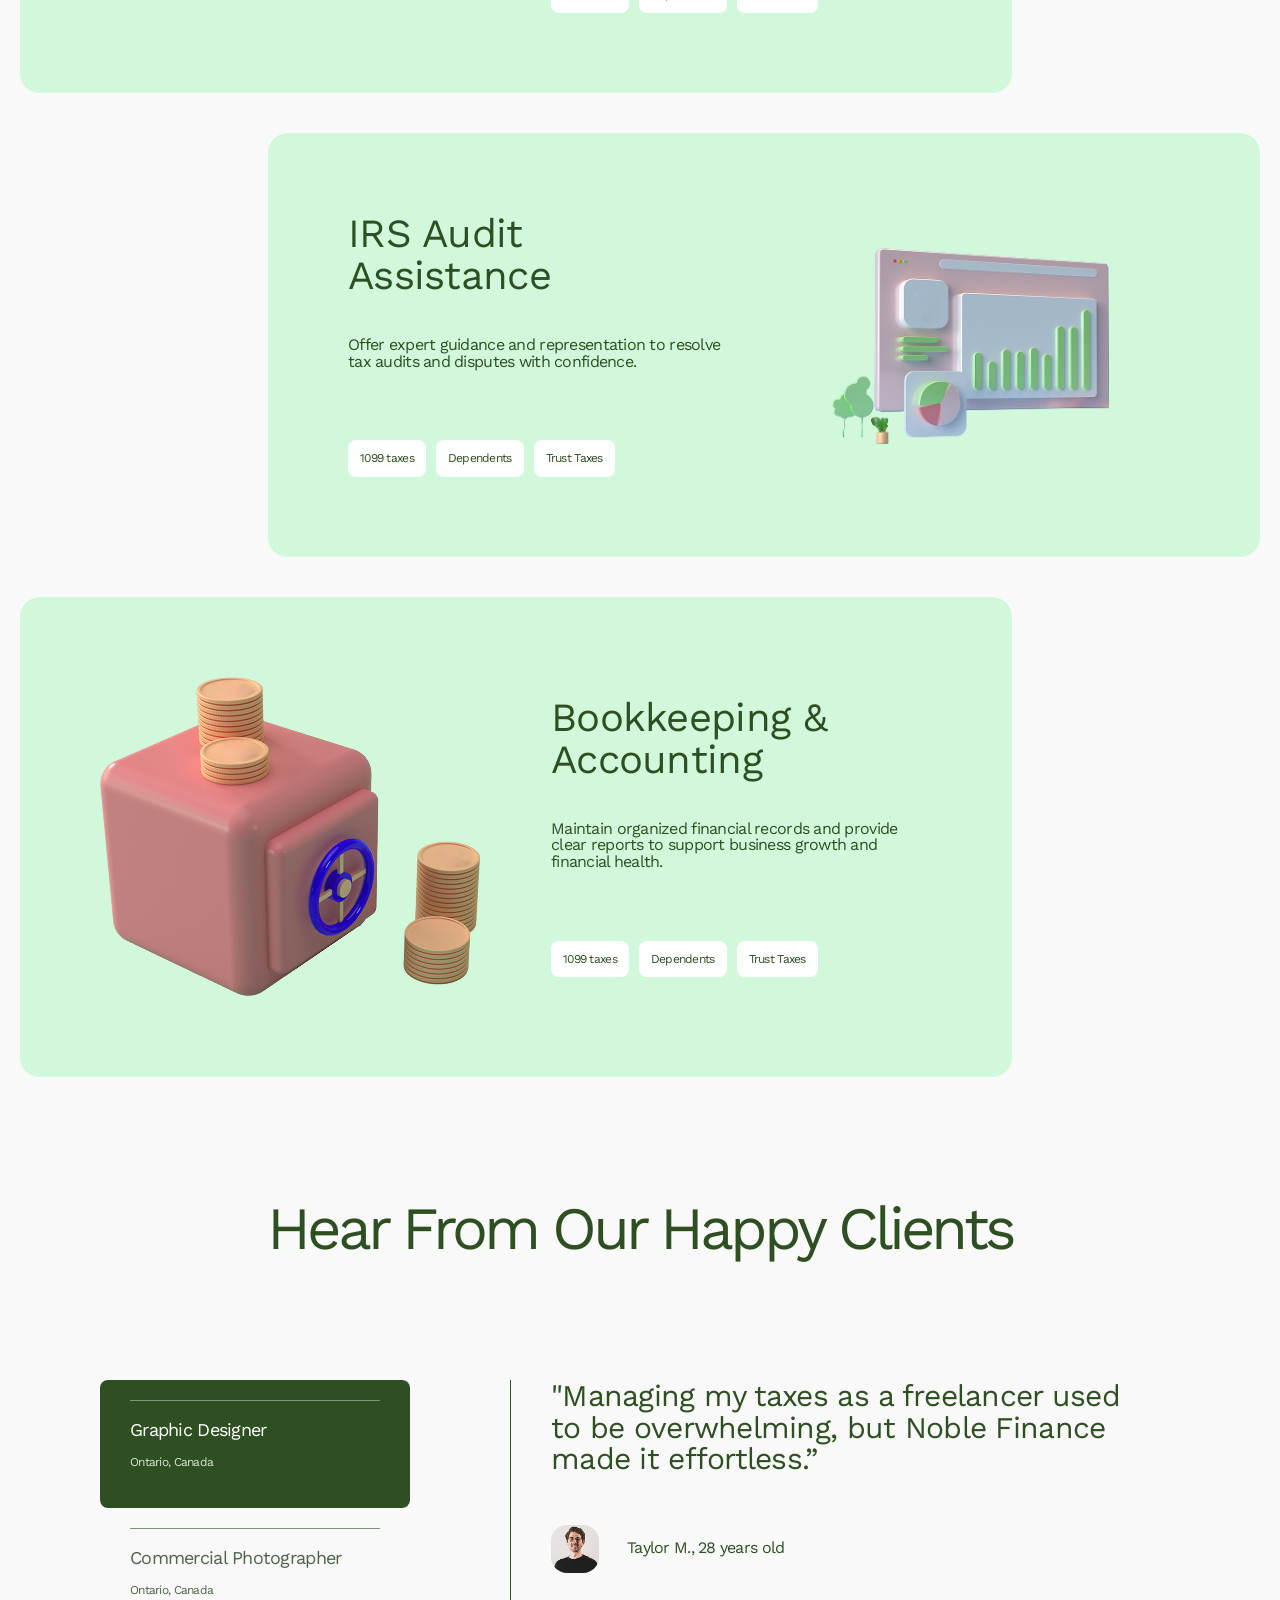
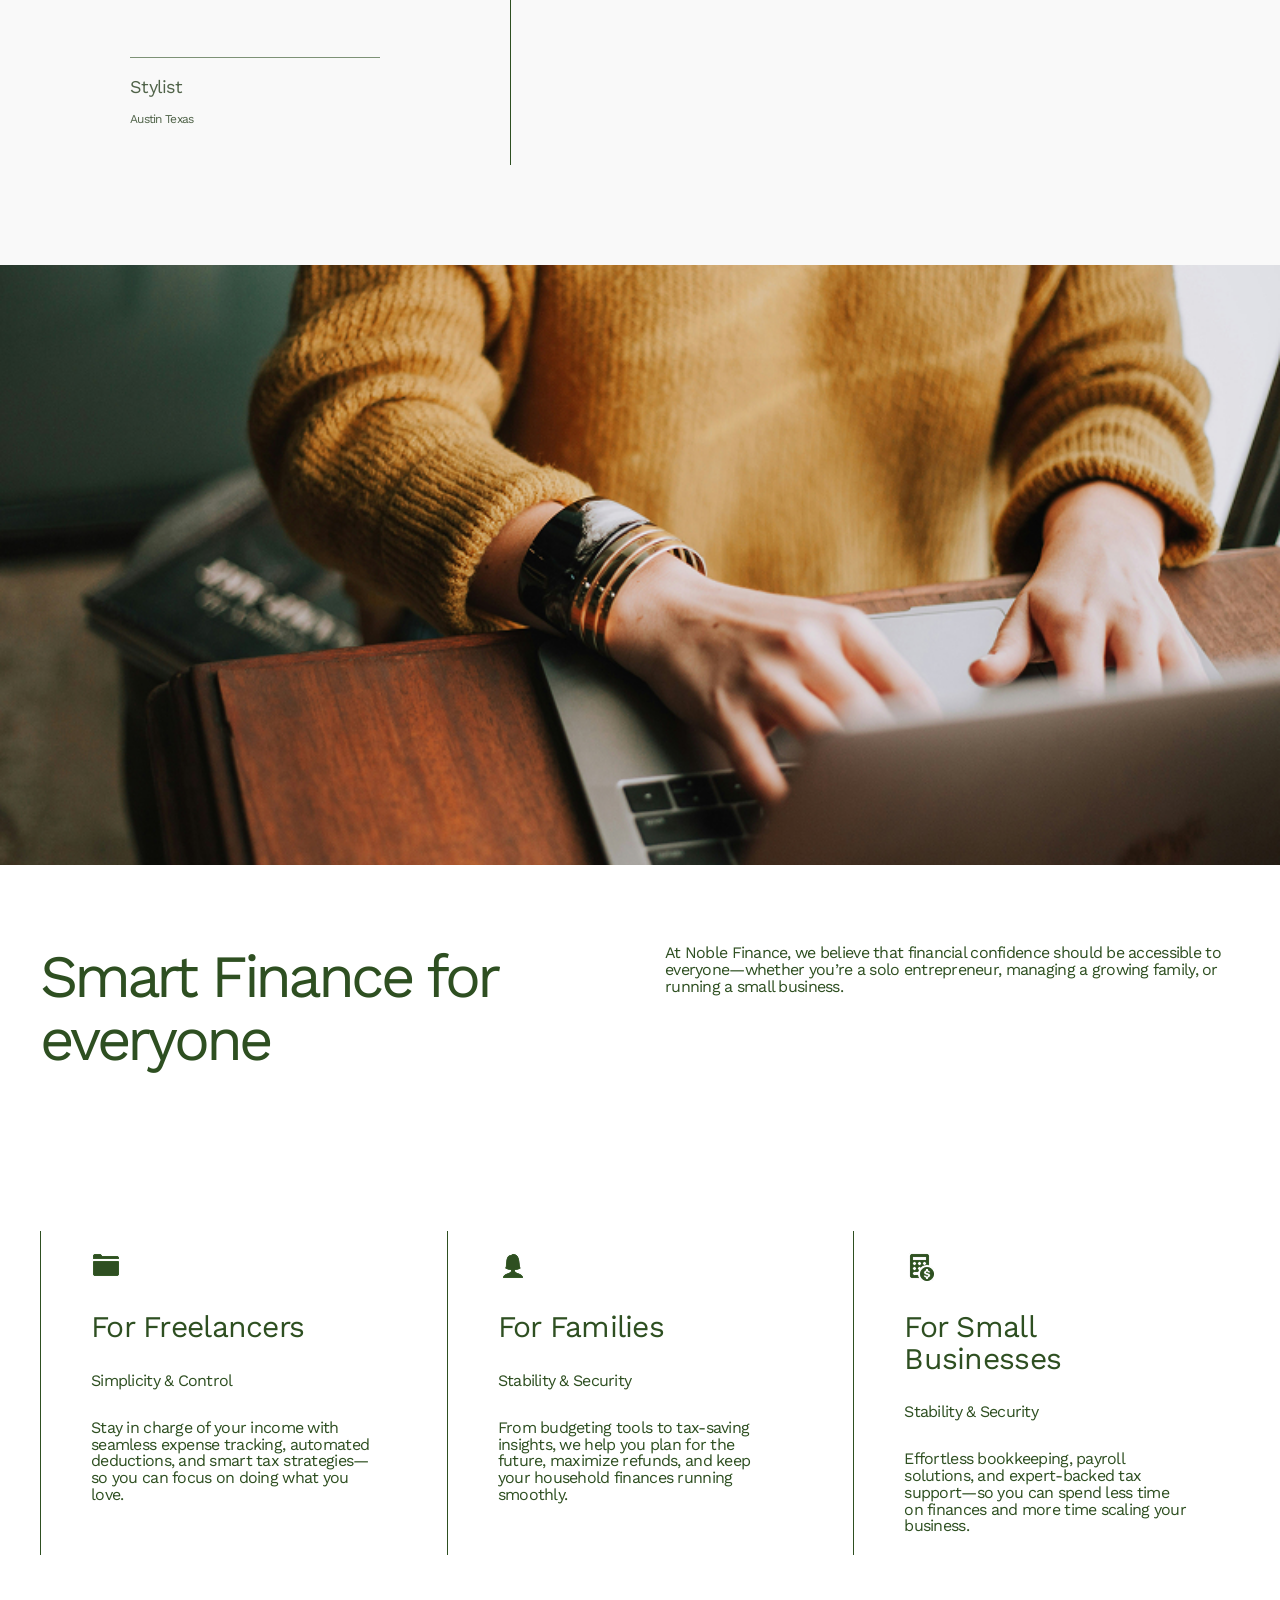
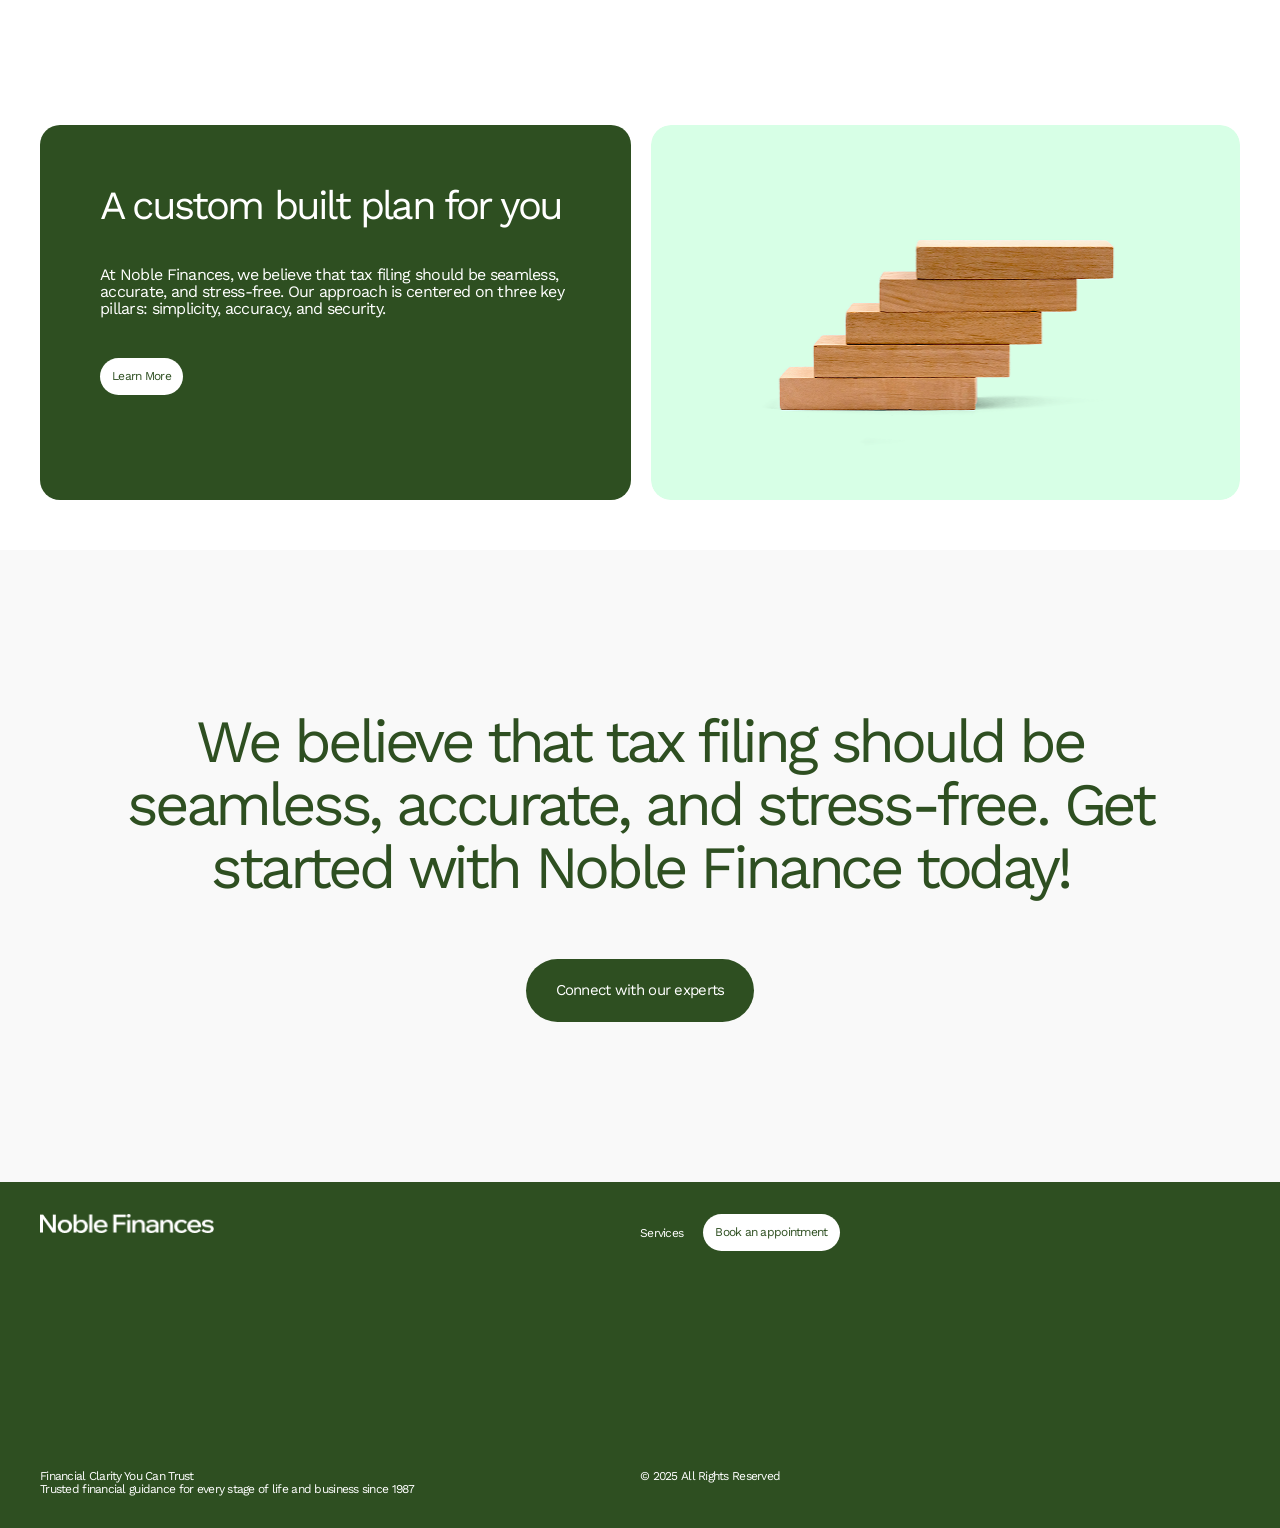
==== commit f3ccd655: "css 修正" ====
--- a/index.html
+++ b/index.html
@@ -36,9 +36,9 @@
 
         <nav>
             <ul class="nav__list">
-                <li><a href="#" class="link">Services</a></li>
+                <li><a href="/services.html" class="link">Services</a></li>
                 <li>
-                    <a href="#" class="link btn">
+                    <a href="/booking.html" class="link btn">
                         <span class="pc-only">Book an appointment</span>
                         <span class="sp-only">Book</span>
                     </a>
@@ -55,9 +55,9 @@
                 <div class="hero__text">
                     <h2>Financial Clarity You Can Trust</h2>
                     <p>Trusted financial guidance for every stage of life and business since 1987</p>
-                    <a href="#" class="link btn">Connect with our experts</a>
-                </div>
-                <div>
+                    <a href="/booking.html" class="link btn">Connect with our experts</a>
+                </div>
+                <div class="hero__img">
                     <img src="images/top.png" alt="">
                 </div>
 
@@ -70,7 +70,7 @@
                 <p>Services</p>
                 <h2>Let us handle the numbers,<br>so you can handle your success.</h2>
                 <p>Serving individuals and small businesses since 1987</p>
-                <a href="#" class="link btn">Schedule a call</a>
+                <a href="/booking.html" class="link btn">Schedule a call</a>
             </div>
 
             <div class="services__block">
@@ -141,15 +141,15 @@
 
                         <div class="testimonial__link">
                             <div class="testimonial__item">
-                                <p class="testimonial__category">Graphic Designer</p>
+                                <p class="testimonial__category">Commercial Photographer</p>
                                 <p class="testimonial__location">Ontario, Canada</p>
                             </div>
                         </div>
 
                         <div class="testimonial__link">
                             <div class="testimonial__item">
-                                <p class="testimonial__category">Graphic Designer</p>
-                                <p class="testimonial__location">Ontario, Canada</p>
+                                <p class="testimonial__category">Stylist</p>
+                                <p class="testimonial__location">Austin Texas</p>
                             </div>
                         </div>
                     </div>
@@ -167,54 +167,60 @@
 
         <!-- break -->
         <section class="break">
-            <img src="images/break.jpg" alt="">
+            <img src="images/break-pc.jpg" alt="">
         </section>
 
         <!-- benefits -->
          <section class="benefits">
             <div class="benefits__wrap">
-                <h2>Smart Finance for everyone</h2>
-                <p>At Noble Finance, we believe that financial confidence should be accessible to everyone—whether you’re a solo entrepreneur, managing a growing family, or running a small business.</p>
-            </div>
-
-            <div class="benefits__block">
-                <div class="benefits__item">
-                    <img class="benefits__icon" src="images/icon-file.png" alt="">
-                    <h3>For Freelancers</h3>
-                    <p>Simplicity & Control</p>
-                    <p>Stay in charge of your income with seamless expense tracking, automated deductions, and smart tax strategies—so you can focus on doing what you love.</p>
-                </div>
-
-                <div class="benefits__item">
-                    <img class="benefits__icon" src="images/icon-people.png" alt="">
-                    <h3>For Families</h3>
-                    <p>Stability & Security</p>
-                    <p>From budgeting tools to tax-saving insights, we help you plan for the future, maximize refunds, and keep your household finances running smoothly.</p>
-                </div>
-
-                <div class="benefits__item">
-                    <img class="benefits__icon" src="images/icon-calculator.png" alt="">
-                    <h3>For Small Businesses</h3>
-                    <p>Stability & Security</p>
-                    <p>Effortless bookkeeping, payroll solutions, and expert-backed tax support—so you can spend less time on finances and more time scaling your business.</p>
+                <div class="benefits__inner">
+                    <h2>Smart Finance for everyone</h2>
+                    <p>At Noble Finance, we believe that financial confidence should be accessible to everyone—whether you’re a solo entrepreneur, managing a growing family, or running a small business.</p>
+                </div>
+
+                <div class="benefits__block">
+                    <div class="benefits__item">
+                        <img class="benefits__icon" src="images/icon-file.png" alt="">
+                        <h3>For Freelancers</h3>
+                        <p>Simplicity & Control</p>
+                        <p>Stay in charge of your income with seamless expense tracking, automated deductions, and smart tax strategies—so you can focus on doing what you love.</p>
+                    </div>
+
+                    <div class="benefits__item">
+                        <img class="benefits__icon" src="images/icon-people.png" alt="">
+                        <h3>For Families</h3>
+                        <p>Stability & Security</p>
+                        <p>From budgeting tools to tax-saving insights, we help you plan for the future, maximize refunds, and keep your household finances running smoothly.</p>
+                    </div>
+
+                    <div class="benefits__item">
+                        <img class="benefits__icon" src="images/icon-calculator.png" alt="">
+                        <h3>For Small Businesses</h3>
+                        <p>Stability & Security</p>
+                        <p>Effortless bookkeeping, payroll solutions, and expert-backed tax support—so you can spend less time on finances and more time scaling your business.</p>
+                    </div>
                 </div>
             </div>
          </section>
 
          <!-- cta -->
         <section class="cta">
-            <div class="cta__block">
-                <h2>A custom built plan for you</h2>
-                <p>At Noble Finances, we believe that tax filing should be seamless, accurate, and stress-free. Our approach is centered on three key pillars: simplicity, accuracy, and security.</p>
-                <a href="#" class="link btn">Learn More</a>
-            </div>
-            <img src="images/step.jpg" alt="">
+            <div class="cta__wrap">
+                <div class="cta__block">
+                    <h2>A custom built plan for you</h2>
+                    <p>At Noble Finances, we believe that tax filing should be seamless, accurate, and stress-free. Our approach is centered on three key pillars: simplicity, accuracy, and security.</p>
+                    <a href="/services.html" class="link btn">Learn More</a>
+                </div>
+                <img src="images/step.png" alt="">
+            </div>
         </section>
 
         <!-- experts -->
         <section class="experts">
-            <h2>We believe that tax filing should be seamless, accurate, and stress-free. Get started with Noble Finance today!</h2>
-            <a href="#" class="link btn">Connect with our experts</a>
+            <div class="experts__wrap">
+                <h2>We believe that tax filing should be seamless, accurate, and stress-free. Get started with Noble Finance today!</h2>
+                <a href="/booking.html" class="link btn">Connect with our experts</a>
+            </div>
         </section>
      </main>
 
@@ -226,8 +232,8 @@
                 </a>
                 <nav>
                     <ul class="nav__list">
-                        <li><a href="#" class="link">Services</a></li>
-                        <li><a href="#" class="link btn">Book an appointment</a></li>
+                        <li><a href="/services.html" class="link">Services</a></li>
+                        <li><a href="/booking.html" class="link btn">Book an appointment</a></li>
                     </ul>
                 </nav>
                 
--- a/css/common.css
+++ b/css/common.css
@@ -3,8 +3,9 @@
 	font-size: 16px;
 	font-family: "Work Sans", sans-serif;
 	color: #2E4F21;
-	font-weight: 300;
+	font-weight: 400;
 	letter-spacing: -0.045em;
+	line-height: 1.05;
 	background: #F9F9F9;
 }
 
@@ -14,7 +15,7 @@
 
 h2 {
 	font-size: 60px;
-	letter-spacing: -0.08em;
+	letter-spacing: -0.07em;
 }
 
 h3 {
@@ -33,6 +34,24 @@
 	color: #fff;
 	background: #2E4F21;
 	line-height: 37px;
+	transition:  0.6s;
+}
+
+.btn:hover {
+	color: #2E4F21;
+	background: #A0F1BD;
+}
+
+/* max画面幅を1500に */
+.hero__wrap,
+.services__inner,
+.services__block,
+.testimonial__wrap,
+.benefits__wrap,
+.cta__wrap,
+.experts__wrap {
+	max-width: 1500px;
+	margin: 0 auto;
 }
 
 /* header */
@@ -51,6 +70,10 @@
 	align-items: center;
 }
 
+header .btn:hover {
+	background: #fff;
+}
+
 .sp-only {
 	display: none;
 }
@@ -70,13 +93,27 @@
 	display: flex;
 	justify-content: space-between;
 	align-items: center;
+	gap: 80px;
+}
+
+.hero__text {
+	width: 60%;
 }
 
 .hero__wrap p {
 	margin: 24px 0 0 0;
 }
+
 .hero a {
     margin: 50px 0 0 0;
+}
+
+.hero .btn:hover {
+	background: #fff;
+}
+
+.hero__img {
+	width: 40%;
 }
 
 /* services */
@@ -161,13 +198,18 @@
 
 .testimonial__item {
 	padding: 20px 0;
-	border-top: 1px solid #2E4F21;
-}
-
-.testimonial__link-active .testimonial__item {
-	border-top: 1px solid #fff;
+	color: #506349;
+	border-top: 1px solid #7D9276;
+}
+
+.testimonial__link-active .testimonial__category {
 	color: #fff;
 }
+
+.testimonial__link-active .testimonial__location {
+	color: #D5E4D0;
+}
+
 
 .testimonial__category {
 	margin: 0 0 16px 0;
@@ -221,7 +263,7 @@
 	font-size: 30px;
 }
 
-.benefits__wrap {
+.benefits__inner {
 	display: flex;
 	justify-content: space-between;
 	margin: 0 0 160px 0;
@@ -232,7 +274,7 @@
 	margin: 0;
 }
 
-.benefits__wrap p {
+.benefits__inner p {
 	width: 575px;
 }
 
@@ -260,9 +302,6 @@
 
 /* cta */
 .cta {
-	display: flex;
-	justify-content: space-between;
-	gap: 20px;
 	padding: 50px 40px;
 	background: #fff;
 }
@@ -270,6 +309,12 @@
 .cta h2 {
 	font-size: 40px;
 	margin: 0 0 40px 0;
+}
+
+.cta__wrap {
+	display: flex;
+	justify-content: space-between;
+	gap: 20px;
 }
 
 .cta__block {
@@ -289,6 +334,10 @@
 	margin: 40px 0 0 0;
 	background: #fff;
 	color: #2E4F21;
+}
+
+.cta .btn:hover {
+	background: #A0F1BD;
 }
 
 /* experts */
@@ -302,6 +351,13 @@
 	margin: 0 0 60px 0;
 }
 
+.experts .btn {
+	padding: 0 30px;
+	font-size: 15px;
+	line-height: 63px;
+}
+
+
 /* footer */
 footer {
 	display: flex;
@@ -330,17 +386,159 @@
 .footer__block nav {
 	width: 50%;
 }
+
 .footer__block .btn {
 	width: 100%;
 	background: #fff;
     color: #2E4F21;
 }
 
+.footer__block .btn:hover {
+	background: #A0F1BD;
+}
+
 .footer__text,
 .footer__copy {
 	width: 50%;
 	font-size: 12px;
 }
+
+
+/* booking */
+/* booking */
+/* booking */
+/* booking */
+/* booking */
+.booking__header {
+	background: #D2F8DC;
+}
+
+.book {
+	padding: 80px 40px;
+	background: #D2F8DC;
+}
+
+.book .hero__wrap {
+	gap: 100px;
+}
+
+.book h2 {
+	font-size: 60px;
+}
+
+.book .btn {
+	margin: 50px 0 0 0;
+}
+
+
+/* services */
+/* services */
+/* services */
+/* services */
+/* services */
+.services__more {
+	background: #fff;
+}
+
+.services__more .hero__text {
+	width: 50%;
+}
+
+.services__img {
+	width: 50%;
+}
+
+/* works */
+.works {
+	padding: 120px 80px;
+}
+
+.works h2 {
+    margin: 28px 0;
+}
+
+.works__inner {
+	margin: 0 0 100px 0;
+}
+
+.works__item {
+	display: flex;
+	margin: 20px 0 0 0;
+}
+
+.works__block {
+	display: flex;
+	flex: 1;
+}
+
+.works__box {
+	width: 50%;
+	margin: 0 80px;
+}
+
+.works__num {
+	width: 225px;
+	height: 100%;
+}
+
+.works__box h3 {
+	margin: 24px 0 28px 0;
+}
+
+.works__img {
+	width: 50%;
+	margin: 24px 0 80px;
+}
+
+/* philosophy */
+.philosophy {
+	padding: 100px 150px;
+	text-align: center;
+	border-top: 1px solid #C7C7C7;
+}
+
+.philosophy h2 {
+	margin: 28px 0 50px;
+}
+
+.philosophy__item {
+	margin: 20px 0 0 0;
+	padding: 60px 100px;
+	border-radius: 20px;
+	background: #D2F8DC;
+}
+
+.philosophy__text {
+	margin: 40px 0 0 0;
+	font-size: 30px;
+}
+
+
+/* connect */
+.connect {
+	display: flex;
+	align-items: center;
+	padding: 80px 40px;
+	background: #F4F7F5;
+}
+
+.connect__block {
+	width: 50%;
+	padding: 0 60px;
+	text-align: center;
+}
+
+.connect__block a {
+	line-height: 1;
+	margin: 60px 0 0 0;
+	padding: 24px 30px;
+}
+.connect img {
+	width: 50%;
+}
+
+
+
 
 @media (max-width: 1279px) {
 	h2 {
@@ -361,6 +559,10 @@
 	/* hero */
 	.hero {
 		padding: 100px 24px;
+	}
+
+	.hero__wrap {
+		gap: 24px;
 	}
 
 	.hero h2 {
@@ -465,6 +667,83 @@
 	.footer__block {
 		gap: 80px;
 	}
+
+
+	/* booking */
+	/* booking */
+	/* booking */
+	/* booking */
+	/* booking */
+	.book .hero__wrap {
+		gap: 32px;
+	}
+
+	.book__img {
+		width: 45%;
+	}
+
+	.book h2 {
+		font-size: 48px;
+	}
+
+	.book .btn {
+		margin: 50px 0 0 0;
+	}
+
+	/* services */
+	/* services */
+	/* services */
+	/* services */
+	/* services */
+	.services__more {
+		padding: 100px 40px;
+	}
+
+	/* works */
+	.works__item {
+		display: block;
+	}
+
+	.works__block {
+		display: block;
+		padding: 24px 24px 80px;
+	}
+	
+	.works__box {
+		width: 100%;
+		margin: 0;
+	}
+
+	.works__box h3 {
+		margin: 0 0 28px 0;
+	}
+
+	.works__img {
+		width: 100%;
+		margin: 70px 0 0 0;
+	}
+
+	/* philosophy */
+	.philosophy {
+		padding: 80px 40px;
+	}
+
+	.philosophy__item {
+		padding: 60px 40px;
+	}
+
+	.philosophy__text {
+		font-size: 26px;
+	}
+
+	/* connect */
+	.connect {
+		gap: 24px;
+	}
+
+	.connect__block {
+		padding: 0;
+	}
 }
 
 @media (max-width: 799px) {
@@ -486,6 +765,10 @@
 		padding: 0 16px;
 	}
 
+	header .logo img {
+		height: 11px;
+	}
+
 	.nav__list {
 		gap: 16px;
 	}
@@ -505,6 +788,7 @@
 
 	.hero__wrap {
 		flex-direction: column-reverse;
+		gap: 40px;
 	}
 
 	.hero__wrap p {
@@ -516,11 +800,15 @@
 	}
 
 	.hero__text {
-		margin: 40px 0 0 0;
+		width: 100%;
 	}
 
 	.hero h2 {
 		font-size: 40px;
+	}
+
+	.hero__img {
+		width: 100%;
 	}
 
 	/* services */
@@ -674,12 +962,6 @@
 		padding: 160px 24px;
 	}
 
-	.experts .btn {
-		padding: 0 30px;
-		font-size: 15px;
-		line-height: 63px;
-	}
-
 	/* footer */
 	footer {
 		padding: 32px 24px;
@@ -712,4 +994,99 @@
 		margin: 0 0 24px 0;
 	}
 
+
+	/* booking */
+	/* booking */
+	/* booking */
+	/* booking */
+	/* booking */
+	.book {
+		padding: 80px 16px;
+	}
+
+	.book .hero__wrap {
+		gap: 40px;
+		flex-direction: column;
+	}
+
+	.book__img {
+		width: 100%;
+	}
+
+	.book h2 {
+		font-size: 32px;
+	}
+
+	.book .btn {
+		margin: 28px 0 0 0;
+	}
+
+	/* services */
+	/* services */
+	/* services */
+	/* services */
+	/* services */
+	.services__more {
+		padding: 68px 40px;
+	}
+
+	.services__more .hero__wrap {
+		gap: 24px;
+	}
+	
+	.services__more .hero__text {
+		width: 100%;
+		margin: 0;
+	}
+
+	.services__img {
+		width: 100%;
+	}
+
+	/* works */
+	.works__item {
+		display: block;
+	}
+
+	.works__block {
+		display: block;
+		padding: 24px 24px 80px;
+	}
+	
+	.works__box {
+		width: 100%;
+		margin: 0;
+	}
+
+	.works__box h3 {
+		margin: 0 0 28px 0;
+	}
+
+	.works__img {
+		width: 100%;
+		margin: 70px 0 0 0;
+	}
+
+	/* philosophy */
+	.philosophy {
+		padding: 80px 40px;
+	}
+
+	.philosophy__item {
+		padding: 60px 40px;
+	}
+
+	.philosophy__text {
+		font-size: 26px;
+	}
+
+	/* connect */
+	.connect {
+		gap: 24px;
+	}
+	
+	.connect__block {
+		padding: 0;
+	}
+
 }
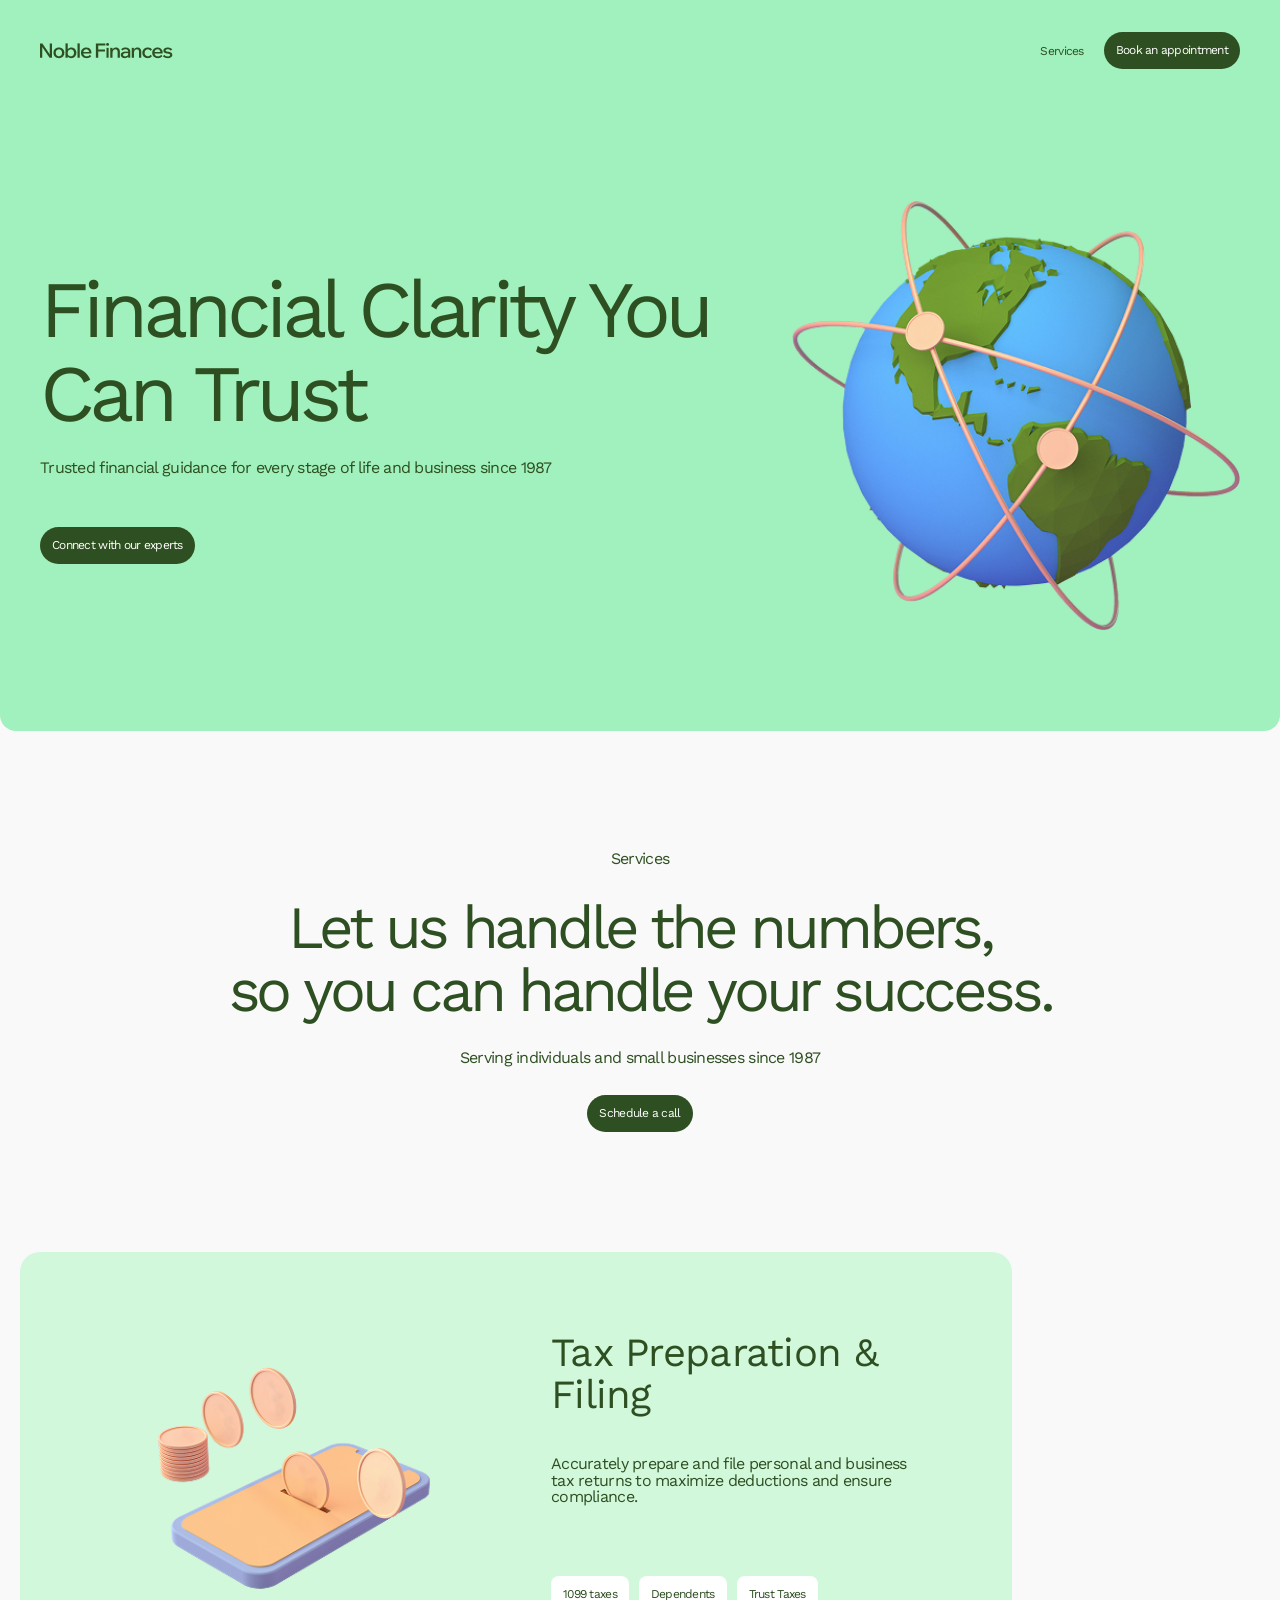
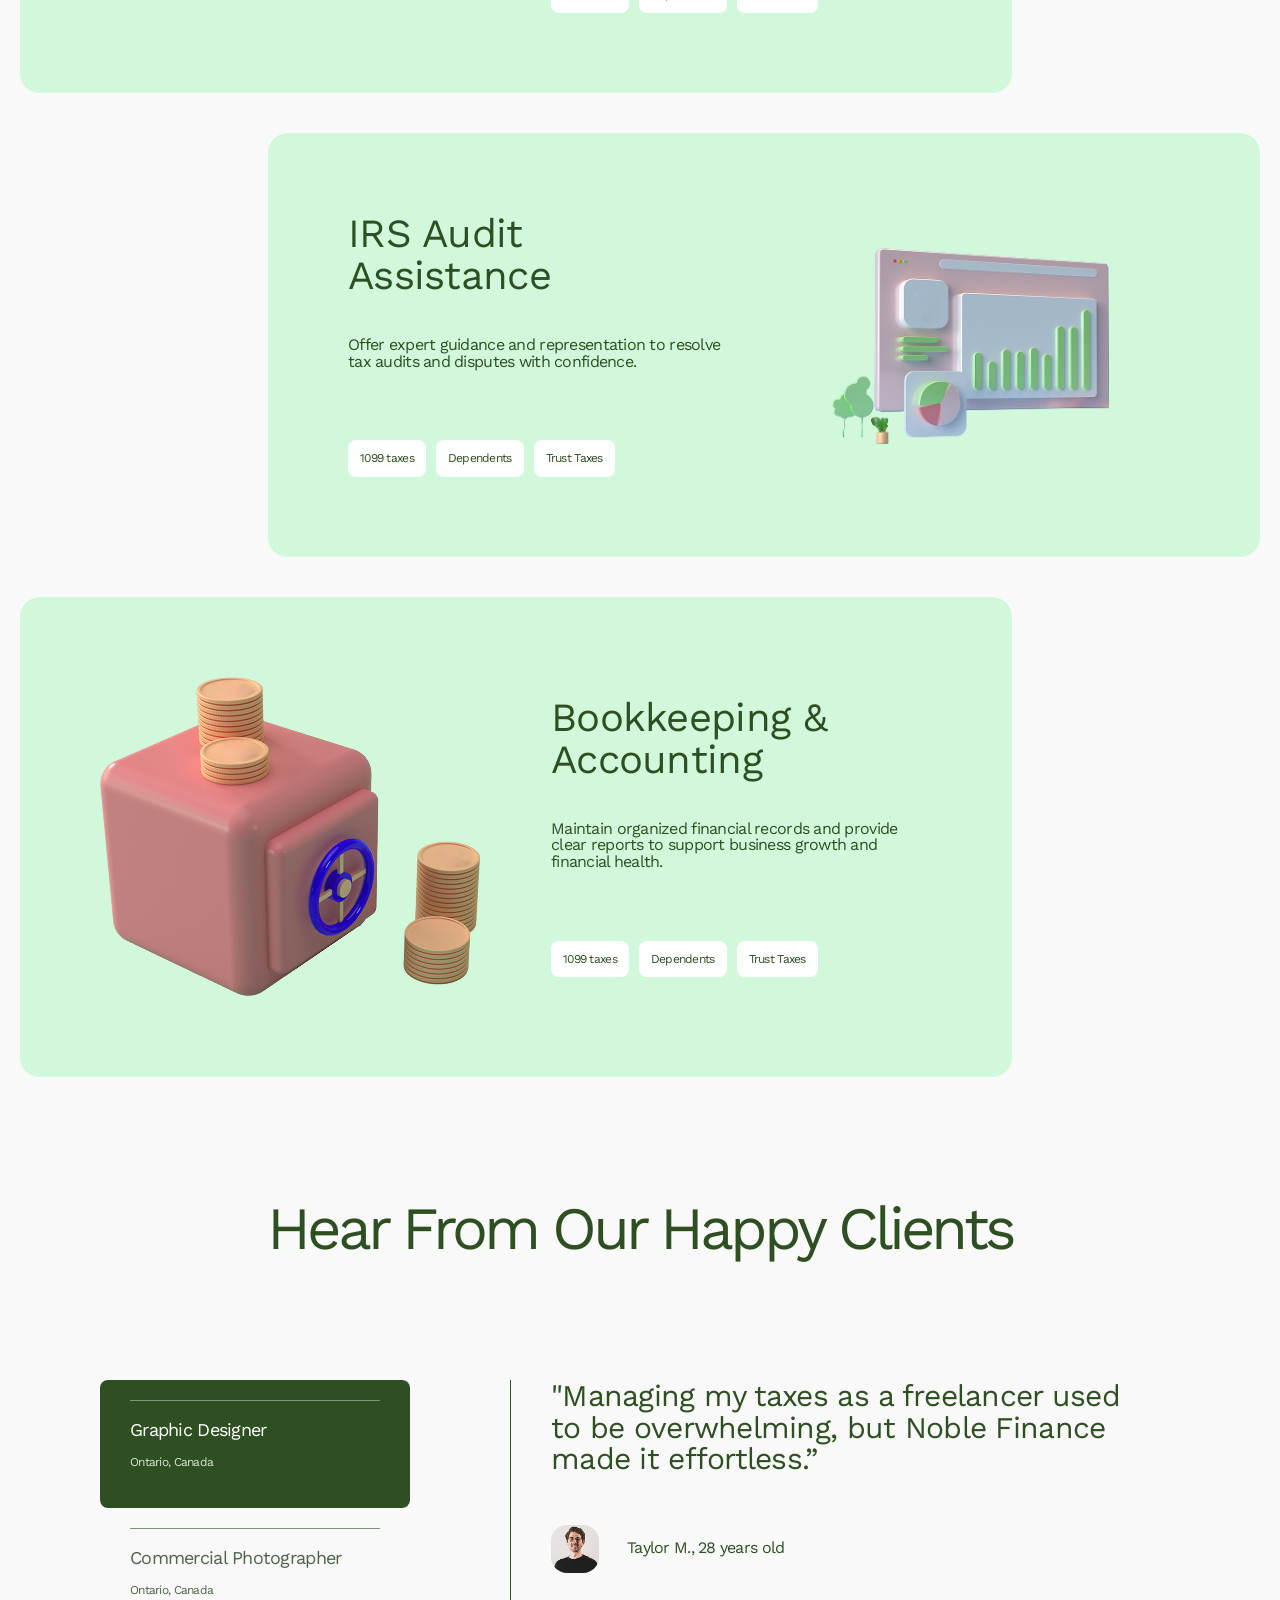
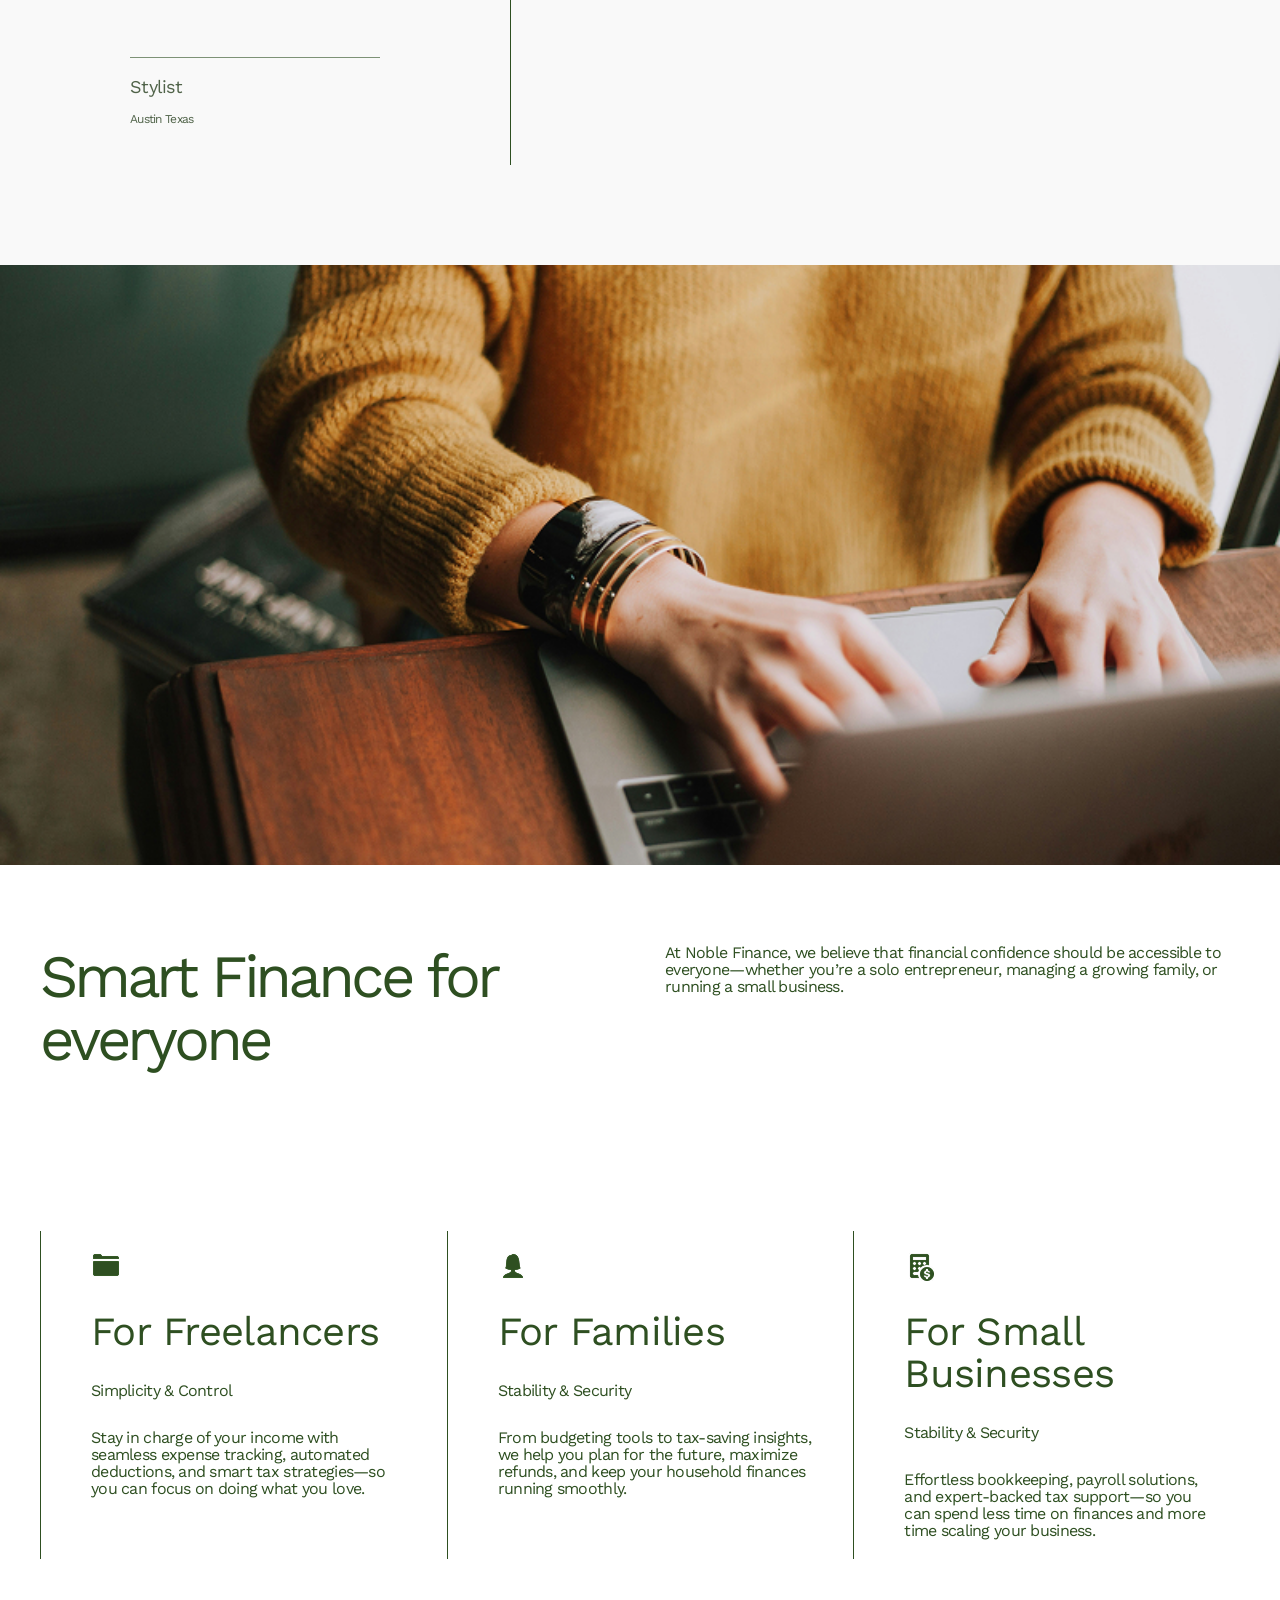
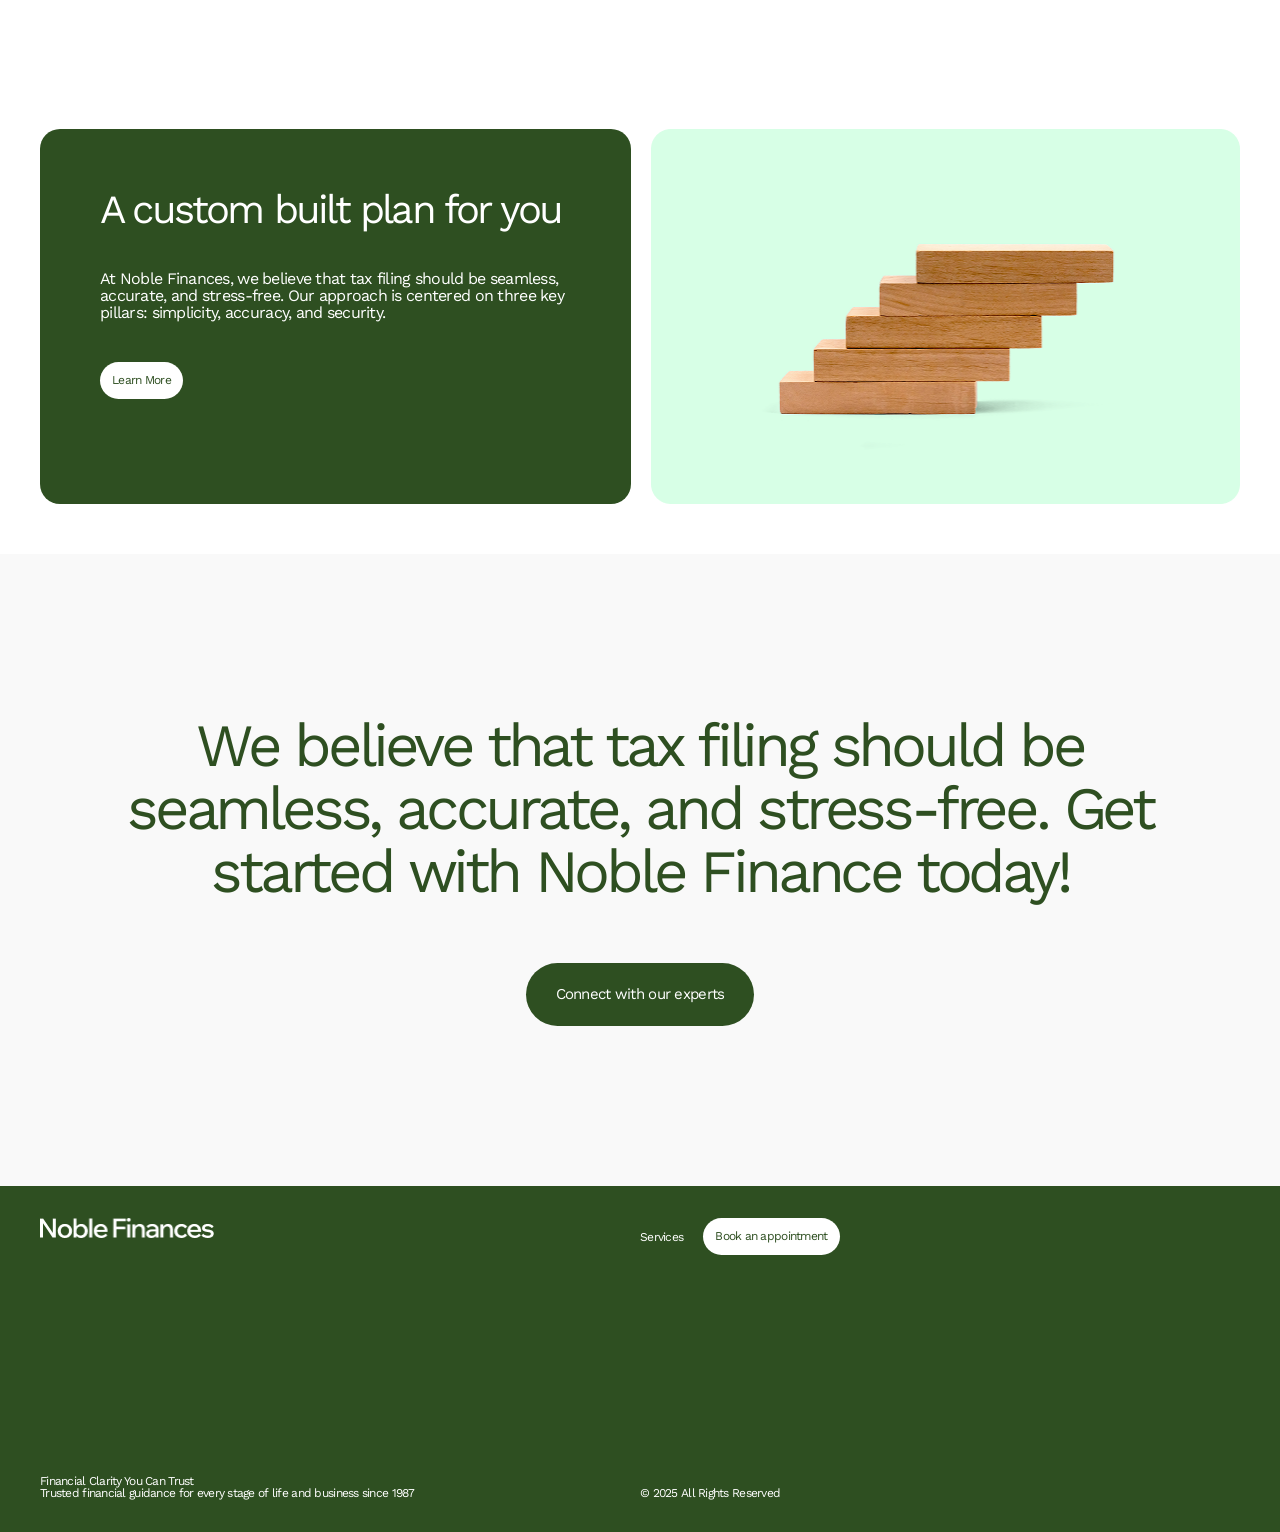
==== commit 2f753614: "css整理" ====
--- a/index.html
+++ b/index.html
@@ -1,29 +1,26 @@
 <!DOCTYPE html>
 <html lang="ja">
   <head>
+    <!-- 共通 -->
     <meta charset="UTF-8">
     <meta name="viewport" content="width=device-width, initial-scale=1.0">
-    <title>takahashi tsuzumi portfolio</title>
-    <meta name="description" content="">
-    <meta property="og:url" content="https://tkhstzm.github.io/portfolio/">
-    <meta property="og:title" content="takahashi tsuzumi portfolio">
     <meta property="og:type" content="website">
-    <meta property="og:description" content="髙橋鼓のポートフォリオ">
-    <meta property="og:image" content="">
-    <meta name="twitter:card" content="summary_large_image">
-    <meta property="og:site_name" content="takahashi tsuzumi portfolio">
+    <meta property="og:image" content="https://tkhstzm.github.io/finance-website-practice/images/ogp.jpg">
+    <meta property="og:site_name" content="finance-website-practice">
     <meta property="og:locale" content="ja_JP">
-    <link rel="icon" href="images/favicon.ico" sizes="16x16">
-    <link rel="apple-touch-icon-precomposed" href="images/icon-256x256.png">
     <link rel="stylesheet" href="css/destyle.css">
     <link rel="stylesheet" href="css/common.css">
-    <script src="https://code.jquery.com/jquery-3.6.0.min.js"></script>
+
+    <title>finance-website-practice | top</title>
+    <meta name="description" content="figmaのテンプレートを参考に、模写コーディングを行ったサイトです。レスポンシブを意識したコーディングの練習を目的としています。">
+    <meta property="og:title" content="finance-website-practice | top">
+    <meta property="og:description" content="figmaのテンプレートを参考に、模写コーディングを行ったサイトです。レスポンシブを意識したコーディングの練習を目的としています。">
+    <meta property="og:url" content="https://tkhstzm.github.io/finance-website-practice/">
+
     <!-- font -->
     <link rel="preconnect" href="https://fonts.googleapis.com">
     <link rel="preconnect" href="https://fonts.gstatic.com" crossorigin>
     <link href="https://fonts.googleapis.com/css2?family=Work+Sans:ital,wght@0,100..900;1,100..900&display=swap" rel="stylesheet">
-
-    <script src="https://cdnjs.cloudflare.com/ajax/libs/gsap/3.12.2/gsap.min.js"></script>
   </head>
   <body>
     <!-- header -->
@@ -36,9 +33,9 @@
 
         <nav>
             <ul class="nav__list">
-                <li><a href="/services.html" class="link">Services</a></li>
+                <li><a href="services.html" class="link">Services</a></li>
                 <li>
-                    <a href="/booking.html" class="link btn">
+                    <a href="booking.html" class="link btn">
                         <span class="pc-only">Book an appointment</span>
                         <span class="sp-only">Book</span>
                     </a>
@@ -53,9 +50,9 @@
         <section class="hero">
             <div class="hero__wrap">
                 <div class="hero__text">
-                    <h2>Financial Clarity You Can Trust</h2>
+                    <h2 class="hero__title">Financial Clarity You Can Trust</h2>
                     <p>Trusted financial guidance for every stage of life and business since 1987</p>
-                    <a href="/booking.html" class="link btn">Connect with our experts</a>
+                    <a href="booking.html" class="link btn">Connect with our experts</a>
                 </div>
                 <div class="hero__img">
                     <img src="images/top.png" alt="">
@@ -70,7 +67,7 @@
                 <p>Services</p>
                 <h2>Let us handle the numbers,<br>so you can handle your success.</h2>
                 <p>Serving individuals and small businesses since 1987</p>
-                <a href="/booking.html" class="link btn">Schedule a call</a>
+                <a href="booking.html" class="link btn">Schedule a call</a>
             </div>
 
             <div class="services__block">
@@ -209,7 +206,7 @@
                 <div class="cta__block">
                     <h2>A custom built plan for you</h2>
                     <p>At Noble Finances, we believe that tax filing should be seamless, accurate, and stress-free. Our approach is centered on three key pillars: simplicity, accuracy, and security.</p>
-                    <a href="/services.html" class="link btn">Learn More</a>
+                    <a href="services.html" class="link btn">Learn More</a>
                 </div>
                 <img src="images/step.png" alt="">
             </div>
@@ -219,7 +216,7 @@
         <section class="experts">
             <div class="experts__wrap">
                 <h2>We believe that tax filing should be seamless, accurate, and stress-free. Get started with Noble Finance today!</h2>
-                <a href="/booking.html" class="link btn">Connect with our experts</a>
+                <a href="booking.html" class="link btn">Connect with our experts</a>
             </div>
         </section>
      </main>
@@ -232,14 +229,14 @@
                 </a>
                 <nav>
                     <ul class="nav__list">
-                        <li><a href="/services.html" class="link">Services</a></li>
-                        <li><a href="/booking.html" class="link btn">Book an appointment</a></li>
+                        <li><a href="services.html" class="link">Services</a></li>
+                        <li><a href="booking.html" class="link btn">Book an appointment</a></li>
                     </ul>
                 </nav>
                 
             </div>
 
-            <div class="footer__block">
+            <div class="footer__block footer__detail">
                 <p class="footer__text">Financial Clarity You Can Trust<br>Trusted financial guidance for every stage of life and business since 1987</p>
                 <p class="footer__copy">© 2025 All Rights Reserved</p>
             </div>
--- a/css/common.css
+++ b/css/common.css
@@ -1,5 +1,8 @@
 @charset "utf-8";
 body {
+	display: flex;
+    flex-direction: column;
+	min-height: 100vh;
 	font-size: 16px;
 	font-family: "Work Sans", sans-serif;
 	color: #2E4F21;
@@ -9,6 +12,10 @@
 	background: #F9F9F9;
 }
 
+main {
+	flex: 1;
+}
+
 img {
 	width: 100%;
 }
@@ -23,7 +30,7 @@
 	font-size: 40px;
 }
 
-.link {
+a {
 	font-size: 12px;
 }
 
@@ -42,14 +49,17 @@
 	background: #A0F1BD;
 }
 
-/* max画面幅を1500に */
+/* max幅を1500に */
 .hero__wrap,
 .services__inner,
 .services__block,
 .testimonial__wrap,
 .benefits__wrap,
 .cta__wrap,
-.experts__wrap {
+.experts__wrap,
+.works__wrap,
+.philosophy__wrap,
+.connect__wrap {
 	max-width: 1500px;
 	margin: 0 auto;
 }
@@ -85,10 +95,6 @@
 	border-radius: 0 0 16px 16px;
 }
 
-.hero h2 {
-	font-size: 80px;
-}
-
 .hero__wrap {
 	display: flex;
 	justify-content: space-between;
@@ -100,6 +106,10 @@
 	width: 60%;
 }
 
+.hero__title {
+	font-size: 80px;
+}
+
 .hero__wrap p {
 	margin: 24px 0 0 0;
 }
@@ -117,13 +127,13 @@
 }
 
 /* services */
-.services h2 {
-	margin: 28px 0;
-}
-
 .services__inner {
 	padding: 120px 40px 100px;
 	text-align: center;
+}
+
+.services h2 {
+	margin: 28px 0;
 }
 
 .services a {
@@ -151,6 +161,9 @@
 	flex-direction: row-reverse;
 }
 
+.services__img {
+	width: 50%;
+}
 
 .services__box {
 	width: 50%;
@@ -183,7 +196,7 @@
 }
 
 .testimonial__select {
-	flex: 0 0 310px;
+	/* flex: 0 0 310px; */
 }
 
 .testimonial__link {
@@ -210,7 +223,6 @@
 	color: #D5E4D0;
 }
 
-
 .testimonial__category {
 	margin: 0 0 16px 0;
 	font-size: 18px;
@@ -239,12 +251,12 @@
 
 .icon__img {
 	width: 48px;
+	margin: 0;
 	border-radius: 16px;
 }
 
 /* break */
 .break {
-	width: 100%;
 	height: 600px;
 }
 
@@ -259,23 +271,19 @@
 	background: #fff;
 }
 
-.benefits h3 {
-	font-size: 30px;
-}
-
 .benefits__inner {
 	display: flex;
 	justify-content: space-between;
+	gap: 50px;
 	margin: 0 0 160px 0;
 }
 
 .benefits__wrap h2 {
 	width: 50%;
-	margin: 0;
 }
 
 .benefits__inner p {
-	width: 575px;
+	width: 50%;
 }
 
 .benefits__block {
@@ -286,8 +294,7 @@
 
 .benefits__item {
 	width: calc((100% - 40px) / 3);
-	padding: 20px 50px;
-	gap: 30px;
+	padding: 20px 20px 20px 50px;
 	border-left: 1px solid #2E4F21;
 }
 
@@ -306,11 +313,6 @@
 	background: #fff;
 }
 
-.cta h2 {
-	font-size: 40px;
-	margin: 0 0 40px 0;
-}
-
 .cta__wrap {
 	display: flex;
 	justify-content: space-between;
@@ -325,9 +327,9 @@
 	color: #fff;
 }
 
-.cta img {
-	width: 50%;
-	border-radius: 20px;
+.cta h2 {
+	font-size: 40px;
+	margin: 0 0 40px 0;
 }
 
 .cta .btn {
@@ -340,11 +342,14 @@
 	background: #A0F1BD;
 }
 
+.cta img {
+	width: 50%;
+}
+
 /* experts */
 .experts {
 	padding: 160px 120px;
 	text-align: center;
-	background: #F9F9F9;
 }
 
 .experts h2 {
@@ -363,28 +368,27 @@
 	display: flex;
 	flex-direction: column;
 	justify-content: space-between;
-
 	height: 346px;
 	padding: 32px 40px;
 	background: #2E4F21;
 	color: #fff;
 }
 
+.footer__block {
+	display: flex;
+	justify-content: space-between;
+}
+
+.footer__block a {
+	width: 50%;
+}
+
+.footer__block nav {
+	width: 50%;
+}
+
 footer img {
 	width: 174px;
-}
-
-.footer__block {
-	display: flex;
-	justify-content: space-between;
-}
-
-.footer__block a {
-	width: 50%;
-}
-
-.footer__block nav {
-	width: 50%;
 }
 
 .footer__block .btn {
@@ -397,88 +401,57 @@
 	background: #A0F1BD;
 }
 
+.footer__detail {
+	align-items: end;
+}
+
 .footer__text,
 .footer__copy {
 	width: 50%;
 	font-size: 12px;
 }
 
-
-/* booking */
-/* booking */
-/* booking */
-/* booking */
-/* booking */
-.booking__header {
-	background: #D2F8DC;
-}
-
-.book {
-	padding: 80px 40px;
-	background: #D2F8DC;
-}
-
-.book .hero__wrap {
-	gap: 100px;
-}
-
-.book h2 {
-	font-size: 60px;
-}
-
-.book .btn {
-	margin: 50px 0 0 0;
-}
-
-
-/* services */
-/* services */
-/* services */
-/* services */
-/* services */
+/* ----- services ----- */
 .services__more {
-	background: #fff;
+	background: #F9F9F9;
 }
 
 .services__more .hero__text {
-	width: 50%;
-}
-
-.services__img {
 	width: 50%;
 }
 
 /* works */
 .works {
 	padding: 120px 80px;
+	background: #FFF;
+}
+
+.works__inner {
+	margin: 0 0 100px 0;
 }
 
 .works h2 {
     margin: 28px 0;
 }
 
-.works__inner {
-	margin: 0 0 100px 0;
-}
-
 .works__item {
 	display: flex;
 	margin: 20px 0 0 0;
-}
-
-.works__block {
-	display: flex;
-	flex: 1;
-}
-
-.works__box {
-	width: 50%;
-	margin: 0 80px;
 }
 
 .works__num {
 	width: 225px;
 	height: 100%;
+}
+
+.works__block {
+	display: flex;
+	flex: 1;
+}
+
+.works__box {
+	width: 50%;
+	margin: 0 80px;
 }
 
 .works__box h3 {
@@ -495,10 +468,11 @@
 	padding: 100px 150px;
 	text-align: center;
 	border-top: 1px solid #C7C7C7;
+	background: #FFF;
 }
 
 .philosophy h2 {
-	margin: 28px 0 50px;
+	padding: 28px 0 50px;
 }
 
 .philosophy__item {
@@ -513,13 +487,15 @@
 	font-size: 30px;
 }
 
-
 /* connect */
 .connect {
-	display: flex;
-	align-items: center;
 	padding: 80px 40px;
 	background: #F4F7F5;
+}
+
+.connect__wrap {
+	display: flex;
+	align-items: center;
 }
 
 .connect__block {
@@ -533,12 +509,35 @@
 	margin: 60px 0 0 0;
 	padding: 24px 30px;
 }
+
 .connect img {
 	width: 50%;
 }
 
-
-
+/* ----- booking ----- */
+.booking__header {
+	background: #D2F8DC;
+}
+
+.booking__main {
+	background: #D2F8DC;
+}
+
+.book {
+	padding: 80px 40px;	
+}
+
+.book .hero__wrap {
+	gap: 100px;
+}
+
+.book__img {
+	width: 40%;
+}
+
+.book .btn {
+	margin: 50px 0 0 0;
+}
 
 @media (max-width: 1279px) {
 	h2 {
@@ -565,7 +564,7 @@
 		gap: 24px;
 	}
 
-	.hero h2 {
+	.hero__title {
 		font-size: 58px;
 	}
 
@@ -575,10 +574,6 @@
 	}
 
 	/* services item */
-	.services__block {
-		padding: 20px;
-	}
-
 	.services__item {
 		gap: 60px;
 		width: 100%;
@@ -594,23 +589,18 @@
 		gap: 28px;
 	}
 
+	.testimonial__comment {
+		padding: 0 30px 0 40px;
+	}
+
 	/* break */
 	.break {
 		height: 533px;
 	}
 
 	/* benefits */
-	.benefits h3 {
-		font-size: 48px;
-	}
-
-	.benefits__wrap {
-		gap: 50px;
+	.benefits__inner {
 		margin: 0 0 100px 0;
-	}
-
-	.benefits__wrap p {
-		width: 50%;
 	}
 
 	.benefits__block {
@@ -620,7 +610,6 @@
 	.benefits__item {
 		width: 100%;
 		padding: 20px 0;
-		gap: 30px;
 		border-top: 1px solid #2E4F21;
 		border-left: none;
 	}
@@ -629,9 +618,8 @@
 		font-size: 26px;
 	}
 
-	.benefits__item h3,
 	.benefits__item p {
-		margin: 30px 0 0 0;
+		width: 80%;
 	}
 
 	/* cta */
@@ -639,25 +627,6 @@
 		font-size: 34px;
 	}
 
-	.cta__block {
-		width: 50%;
-		padding: 60px;
-		border-radius: 20px;
-		background: #2E4F21;
-		color: #fff;
-	}
-
-	.cta img {
-		width: 50%;
-		border-radius: 20px;
-	}
-
-	.cta .btn {
-		margin: 40px 0 0 0;
-		background: #fff;
-		color: #2E4F21;
-	}
-
 	/* experts */
 	.experts {
 		padding: 160px 80px;
@@ -668,33 +637,11 @@
 		gap: 80px;
 	}
 
-
-	/* booking */
-	/* booking */
-	/* booking */
-	/* booking */
-	/* booking */
-	.book .hero__wrap {
-		gap: 32px;
-	}
-
-	.book__img {
-		width: 45%;
-	}
-
-	.book h2 {
-		font-size: 48px;
-	}
-
-	.book .btn {
-		margin: 50px 0 0 0;
-	}
-
-	/* services */
-	/* services */
-	/* services */
-	/* services */
-	/* services */
+	.nav__list {
+		justify-content: space-between;
+	}
+
+	/* ----- services ----- */
 	.services__more {
 		padding: 100px 40px;
 	}
@@ -737,12 +684,17 @@
 	}
 
 	/* connect */
-	.connect {
+	.connect__wrap {
 		gap: 24px;
 	}
 
 	.connect__block {
 		padding: 0;
+	}
+
+	/* ----- booking ----- */
+	.book .hero__wrap {
+		gap: 32px;
 	}
 }
 
@@ -754,11 +706,13 @@
 	h3 {
 		font-size: 28px;
 	}
-
-	.hero h2 {
-		font-size: 40px;
-	}
 	
+	img {
+		display: block;
+		max-width: 500px;
+		margin: 0 auto;
+	}
+
 	/* header */
 	header {
 		height: 69px;
@@ -791,20 +745,20 @@
 		gap: 40px;
 	}
 
+	.hero__text {
+		width: 100%;
+	}
+
+	.hero__title {
+		font-size: 40px;
+	}
+
 	.hero__wrap p {
 		margin: 16px 0 0 0;
 	}
 
 	.hero a {
 		margin: 40px 0 0 0;
-	}
-
-	.hero__text {
-		width: 100%;
-	}
-
-	.hero h2 {
-		font-size: 40px;
 	}
 
 	.hero__img {
@@ -823,9 +777,12 @@
 
 	.services__item {
 		display: block;
-		width: 100%;
 		padding: 40px 16px;
 	}
+
+	.services__img {
+        width: 100%;
+    }
 
 	.services__box {
 		width: 100%;
@@ -842,7 +799,6 @@
 	}
 
 	.testimonial__wrap {
-		
 		padding: 24px 16px;
 		background: #fff;
 	}
@@ -889,52 +845,49 @@
 		height: 250px;
 	}
 
+	.break img {
+		max-width: unset;
+	}
+
 	/* benefits */
 	.benefits {
 		padding: 80px 16px;
 	}
 
+	.benefits__inner {
+		display: block;
+		margin: 0 0 80px 0;
+	}
+
 	.benefits h2 {
 		width: 100%;
 		margin: 0 0 32px 0;
+	}
+
+	.benefits__inner p {
+		width: 100%;
+	}
+
+	.benefits__icon {
+		display: inline-block;
 	}
 
 	.benefits h3 {
 		font-size: 48px;
-	}
-
-	.benefits__wrap {
-		display: block;
-		margin: 0 0 80px 0;
-	}
-
-	.benefits__wrap p {
-		width: 100%;
-	}
-
-	.benefits__block {
-		display: block;
-	}
-
-	.benefits__item {
-		width: 100%;
-		padding: 20px 0;
-		gap: 30px;
-		border-top: 1px solid #2E4F21;
-		border-left: none;
+		margin: 30px 0 20px;
 	}
 
 	.benefits__item h3 {
 		font-size: 22px;
 	}
 
-	.benefits__item h3,
 	.benefits__item p {
+		width: 100%;
 		margin: 30px 0 20px;
 	}
 
 	/* cta */
-	.cta {
+	.cta__wrap {
     	flex-direction: column-reverse;
 	}
 
@@ -948,13 +901,7 @@
 
 	.cta img {
 		width: 100%;
-		border-radius: 20px;
-	}
-
-	.cta .btn {
-		margin: 40px 0 0 0;
-		background: #fff;
-		color: #2E4F21;
+		max-width: unset;
 	}
 
 	/* experts */
@@ -967,19 +914,14 @@
 		padding: 32px 24px;
 	}
 
+	footer img {
+		display: inline-block;
+	}
+
 	.footer__block {
 		display: block;
 	}
 
-	.footer__block .nav__list {
-		justify-content: space-between;
-	}
-
-
-	.footer__block a {
-		width: 100%;
-	}
-
 	.footer__block nav {
 		width: 100%;
 		margin: 80px 0 0 0;
@@ -994,12 +936,66 @@
 		margin: 0 0 24px 0;
 	}
 
-
-	/* booking */
-	/* booking */
-	/* booking */
-	/* booking */
-	/* booking */
+	/* ----- services ----- */
+	.services__more {
+		padding: 68px 40px;
+	}
+
+	.services__more .hero__wrap {
+		gap: 24px;
+	}
+	
+	.services__more .hero__text {
+		width: 100%;
+	}
+
+	/* works */
+	.works {
+		padding: 120px 24px;
+	}
+
+	.works__num {
+		width: 118px;
+		margin: 0 0 40px 0;
+	}
+
+	.works__block {
+		padding: 24px;
+	}
+
+	/* philosophy */
+	.philosophy {
+		padding: 80px 24px;
+	}
+
+	.philosophy__item {
+		padding: 60px 24px;
+	}
+
+	.philosophy__text {
+		font-size: 22px;
+	}
+
+	/* connect */
+	.connect {
+		padding: 80px 24px;
+	}
+	
+	.connect__wrap {
+		flex-direction: column-reverse;
+		gap: 20px;
+	}
+
+	.connect__block {
+		width: 100%;
+		padding: 60px 24px;
+	}
+
+	.connect__wrap img {
+		width: 100%;
+	}
+
+	/* ----- booking ----- */
 	.book {
 		padding: 80px 16px;
 	}
@@ -1012,81 +1008,8 @@
 	.book__img {
 		width: 100%;
 	}
-
-	.book h2 {
-		font-size: 32px;
-	}
-
+	
 	.book .btn {
 		margin: 28px 0 0 0;
 	}
-
-	/* services */
-	/* services */
-	/* services */
-	/* services */
-	/* services */
-	.services__more {
-		padding: 68px 40px;
-	}
-
-	.services__more .hero__wrap {
-		gap: 24px;
-	}
-	
-	.services__more .hero__text {
-		width: 100%;
-		margin: 0;
-	}
-
-	.services__img {
-		width: 100%;
-	}
-
-	/* works */
-	.works__item {
-		display: block;
-	}
-
-	.works__block {
-		display: block;
-		padding: 24px 24px 80px;
-	}
-	
-	.works__box {
-		width: 100%;
-		margin: 0;
-	}
-
-	.works__box h3 {
-		margin: 0 0 28px 0;
-	}
-
-	.works__img {
-		width: 100%;
-		margin: 70px 0 0 0;
-	}
-
-	/* philosophy */
-	.philosophy {
-		padding: 80px 40px;
-	}
-
-	.philosophy__item {
-		padding: 60px 40px;
-	}
-
-	.philosophy__text {
-		font-size: 26px;
-	}
-
-	/* connect */
-	.connect {
-		gap: 24px;
-	}
-	
-	.connect__block {
-		padding: 0;
-	}
-
 }
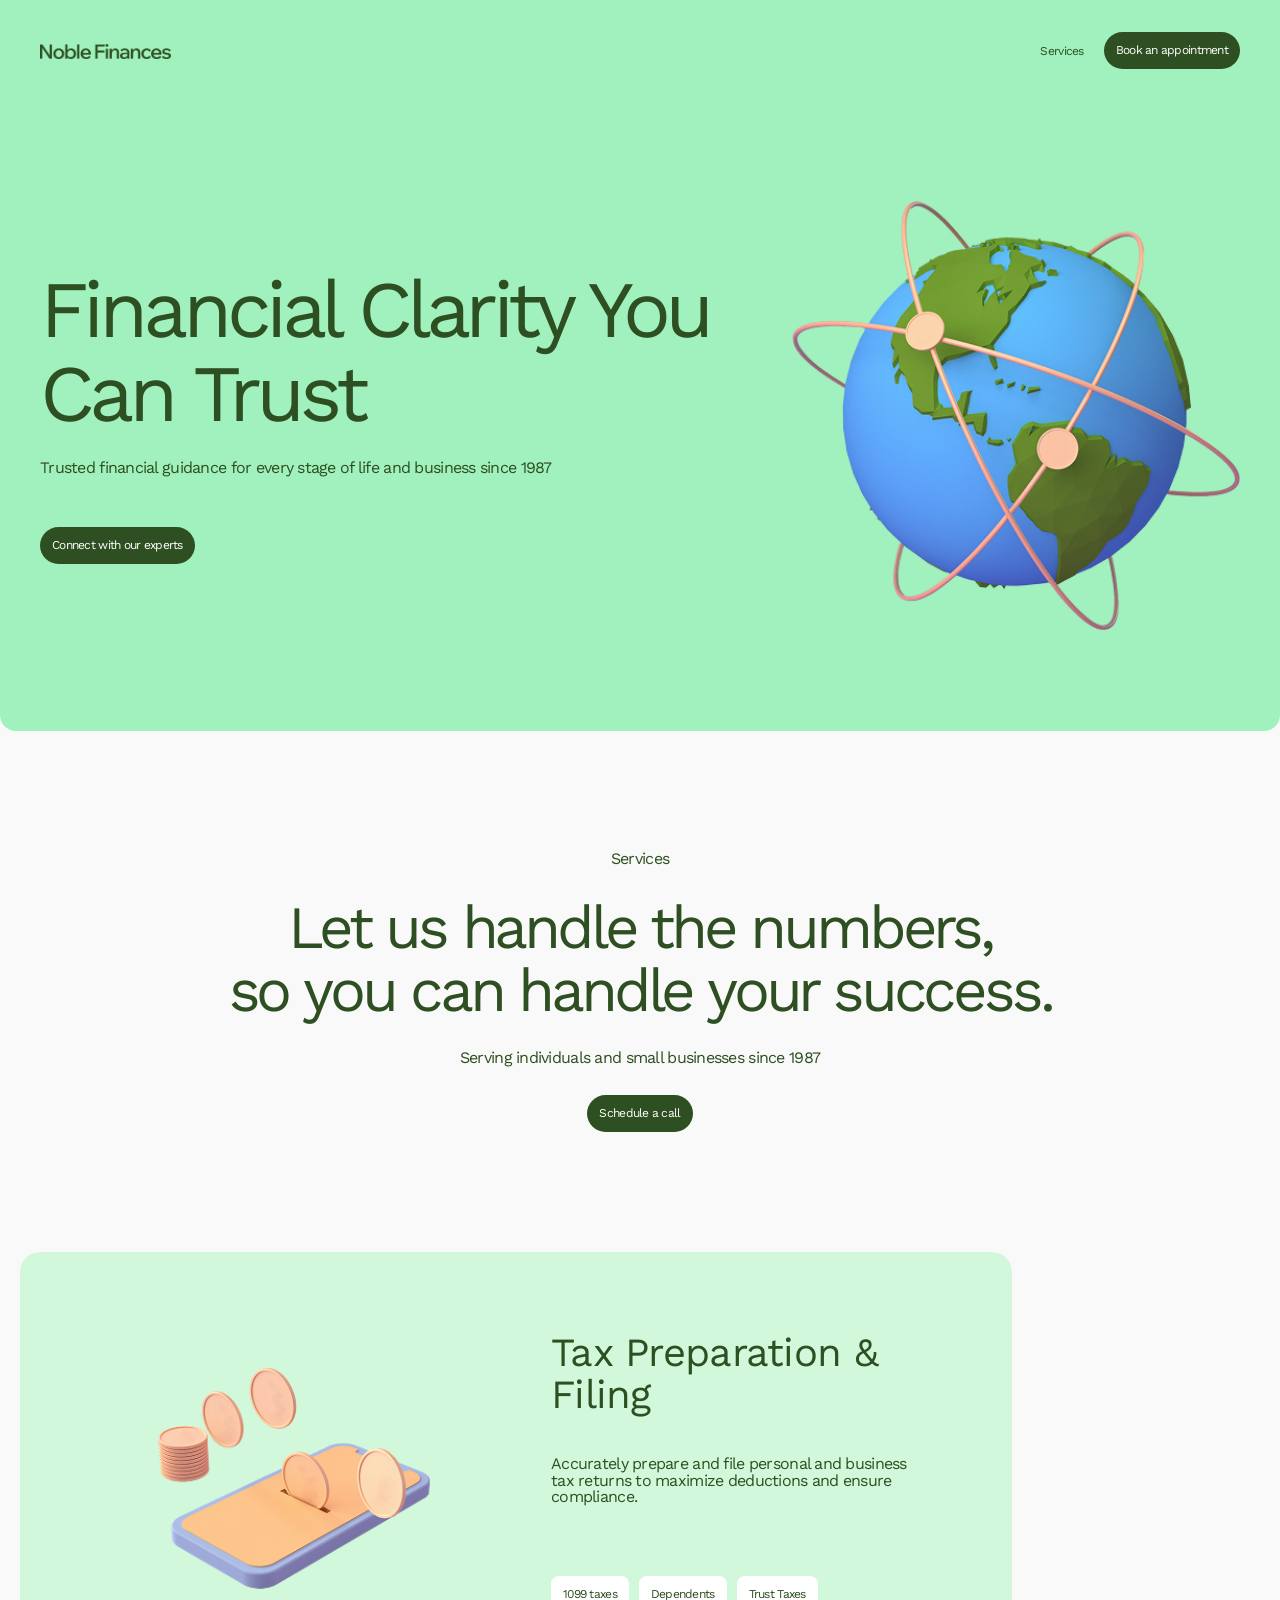
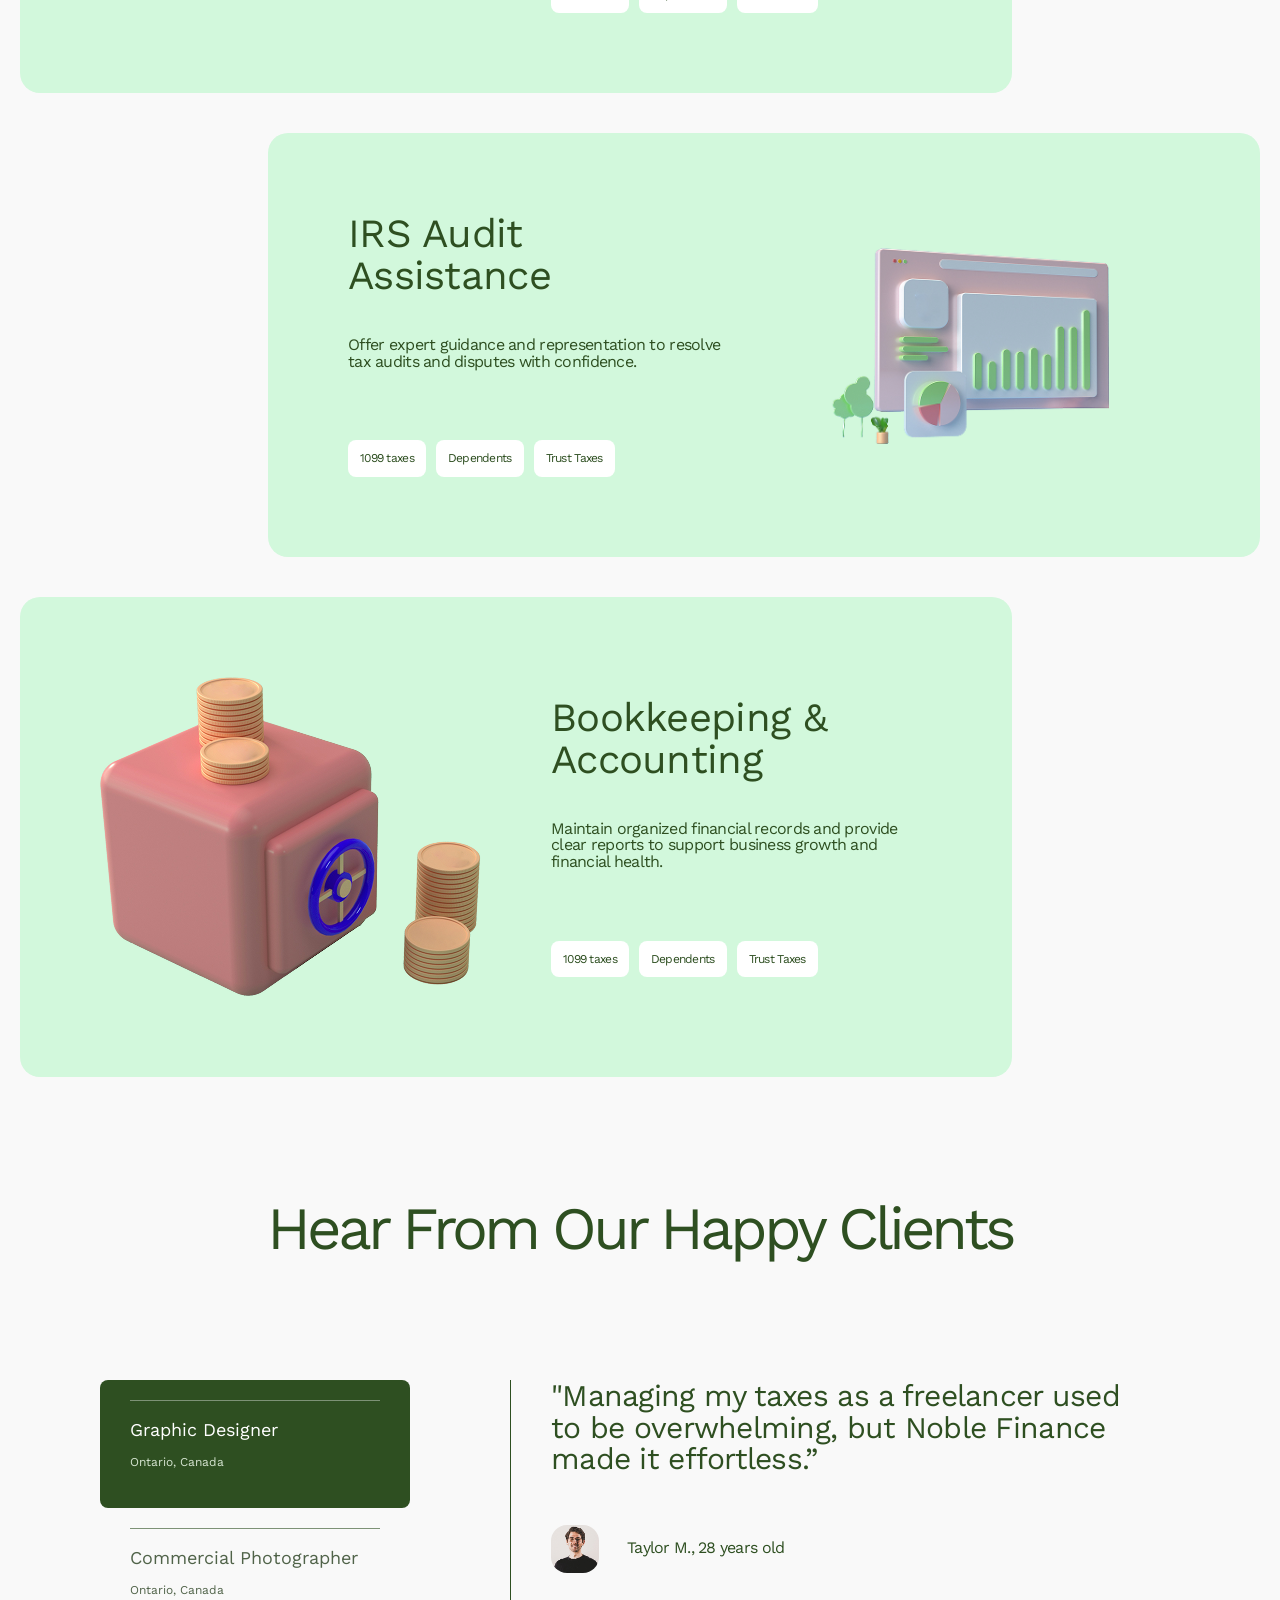
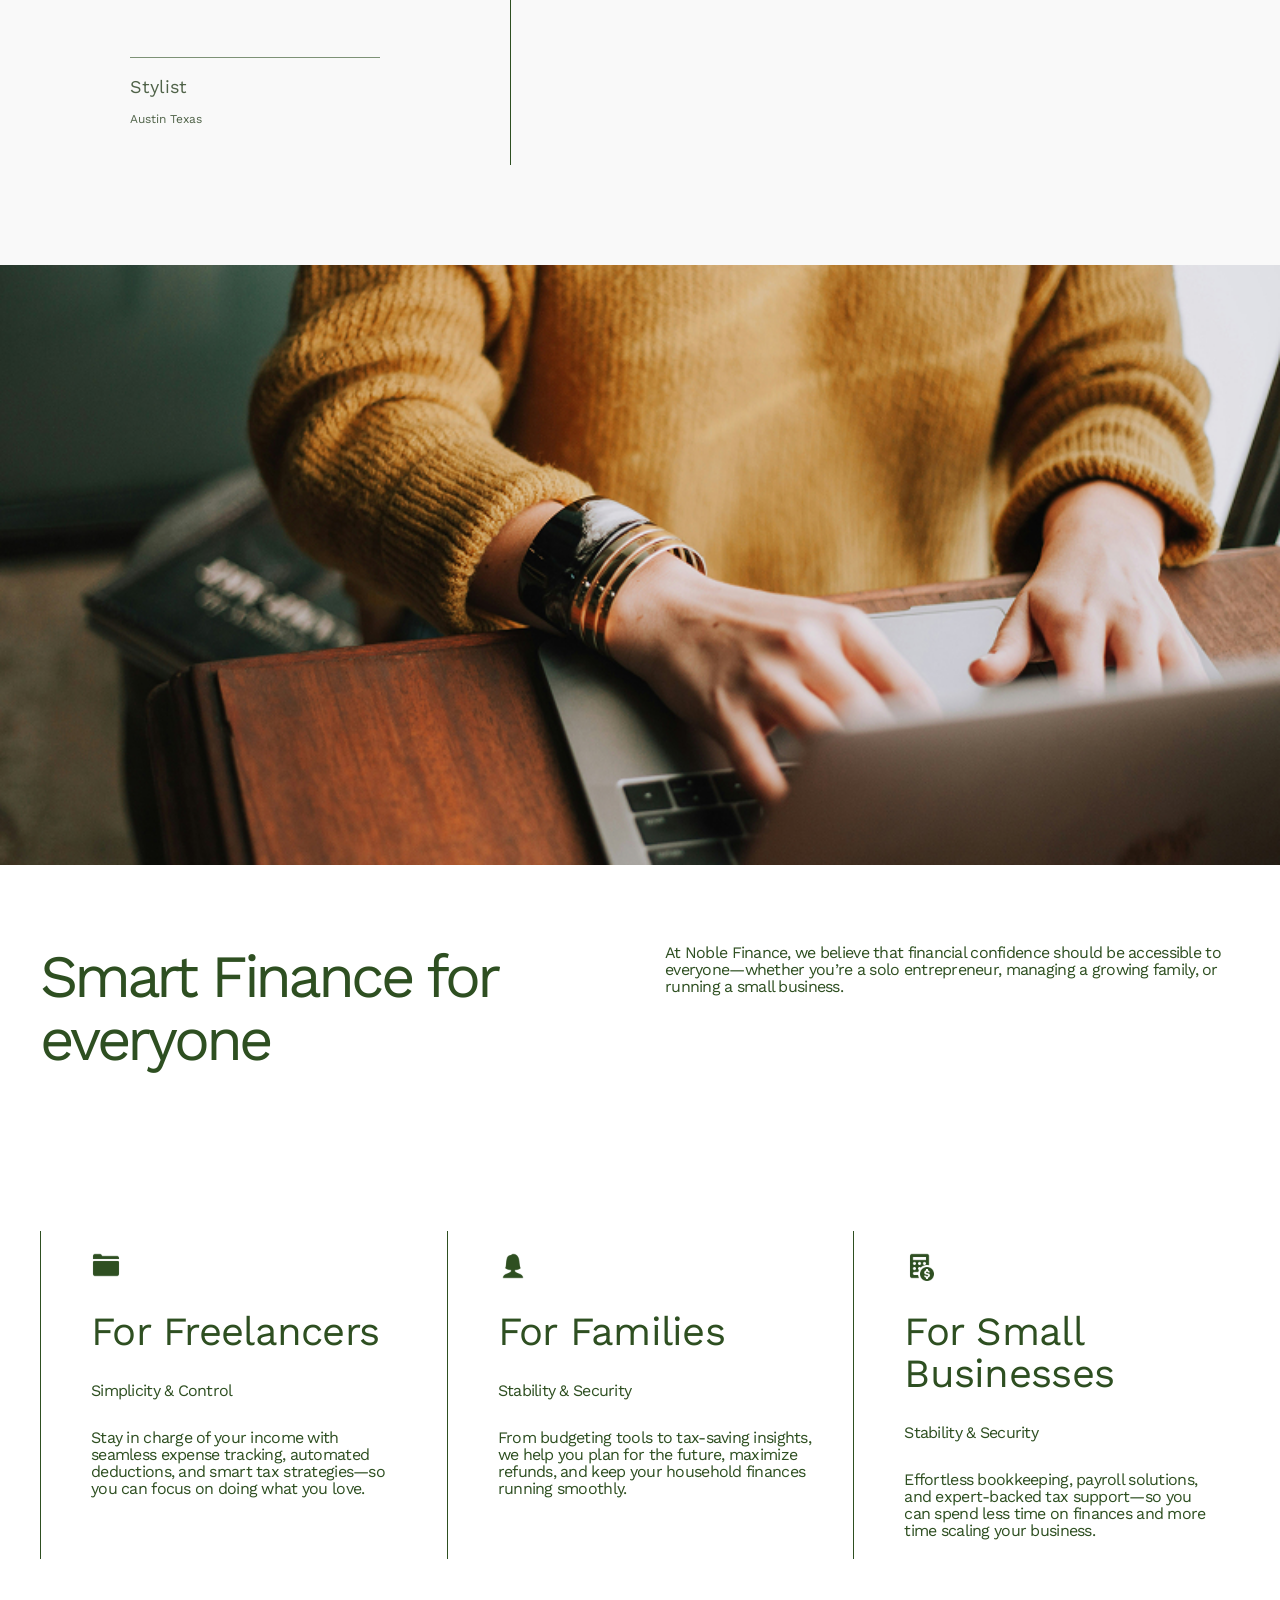
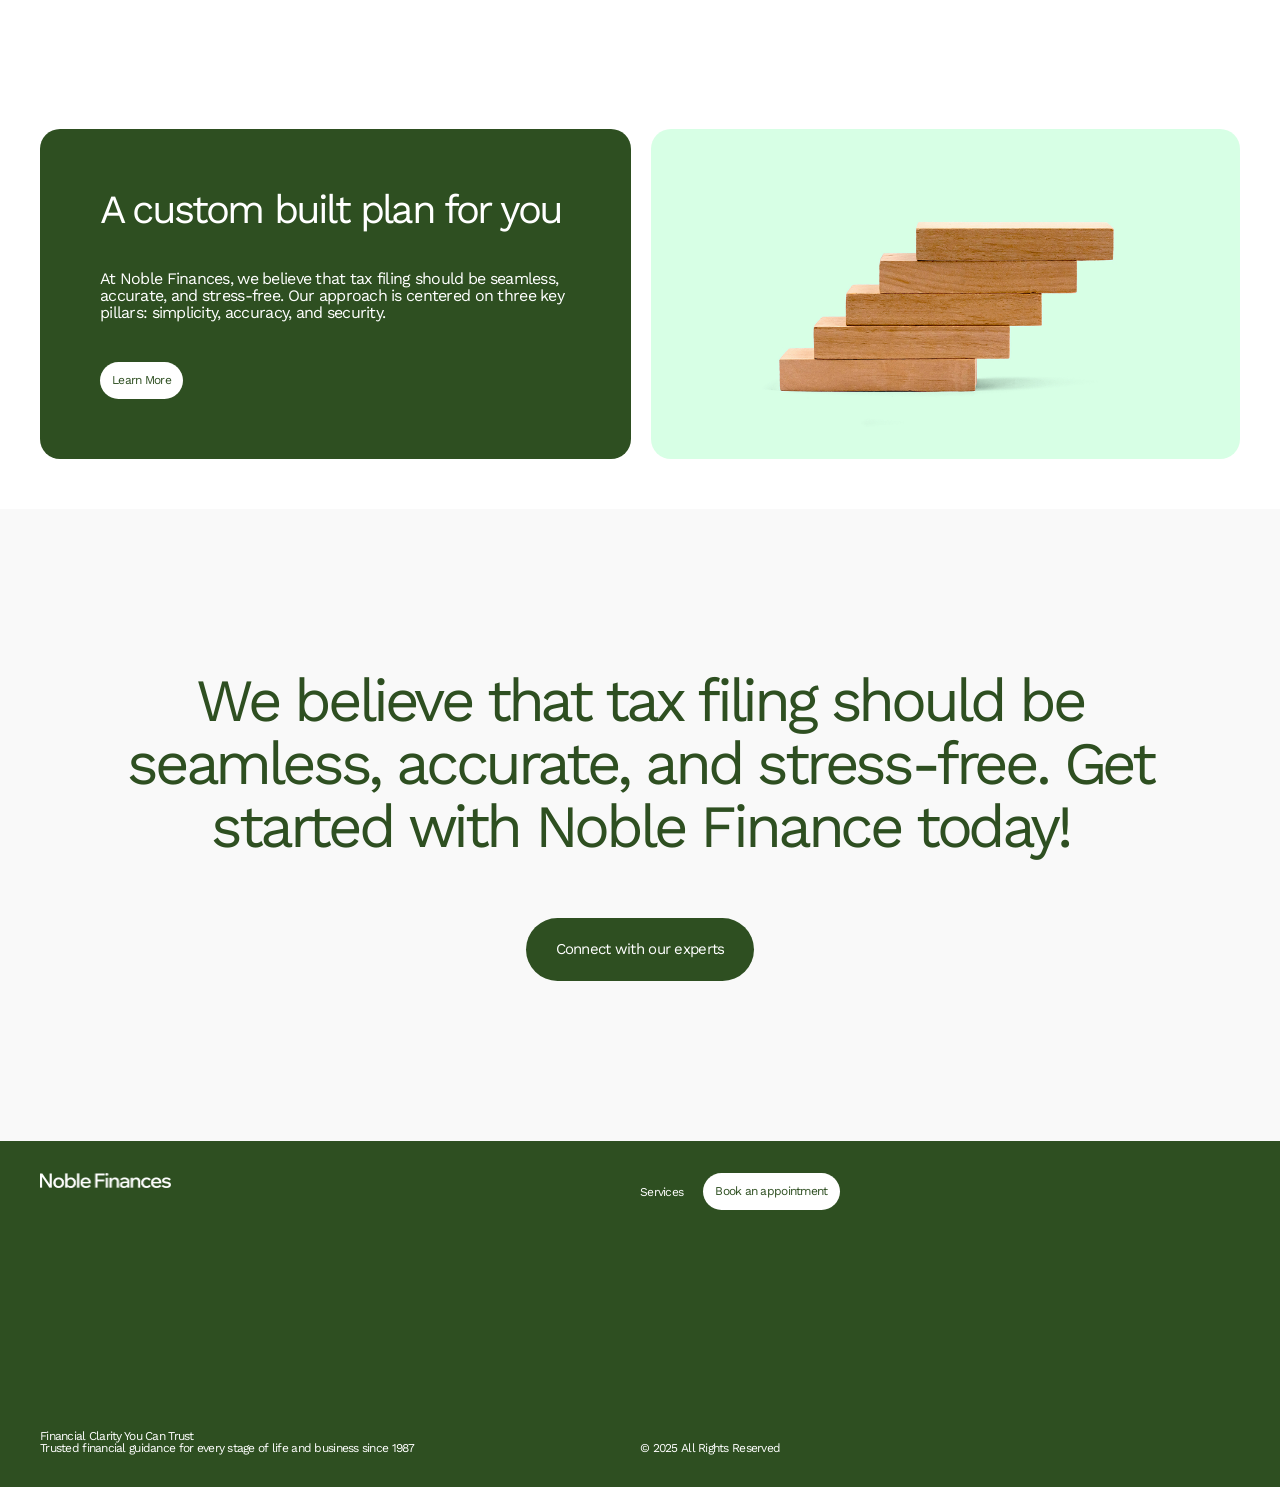
==== commit 5f03d808: "css修正" ====
--- a/index.html
+++ b/index.html
@@ -48,7 +48,7 @@
      <main>
         <!-- hero -->
         <section class="hero">
-            <div class="hero__wrap">
+            <div class="hero__wrap inner">
                 <div class="hero__text">
                     <h2 class="hero__title">Financial Clarity You Can Trust</h2>
                     <p>Trusted financial guidance for every stage of life and business since 1987</p>
@@ -63,14 +63,14 @@
 
         <!-- services -->
          <section class="services">
-            <div class="services__inner">
+            <div class="services__inner inner">
                 <p>Services</p>
                 <h2>Let us handle the numbers,<br>so you can handle your success.</h2>
                 <p>Serving individuals and small businesses since 1987</p>
                 <a href="booking.html" class="link btn">Schedule a call</a>
             </div>
 
-            <div class="services__block">
+            <div class="services__block inner">
                 <div class="services__item">
                     <div class="services__img">
                         <img src="images/tax.png" alt="">
@@ -78,16 +78,16 @@
                     <div class="services__box">
                         <h3>Tax Preparation & Filing</h3>
                         <p>Accurately prepare and file personal and business tax returns to maximize deductions and ensure compliance.</p>
-                        <div class="services__detail">
-                            <p class="services__note">1099 taxes</p>
-                            <p class="services__note">Dependents</p>
-                            <p class="services__note">Trust Taxes</p>
-                        </div>
-                    </div>
-                </div>
-            </div>
-
-            <div class="services__block services__block-right">
+                        <ul class="services__detail">
+                            <li class="services__note">1099 taxes</li>
+                            <li class="services__note">Dependents</li>
+                            <li class="services__note">Trust Taxes</li>
+                        </ul>
+                    </div>
+                </div>
+            </div>
+
+            <div class="services__block inner services__block-right">
                 <div class="services__item">
                     <div class="services__img">
                         <img src="images/irs.png" alt="">
@@ -95,16 +95,16 @@
                     <div class="services__box">
                         <h3>IRS Audit Assistance</h3>
                         <p>Offer expert guidance and representation to resolve tax audits and disputes with confidence.</p>
-                        <div class="services__detail">
-                            <p class="services__note">1099 taxes</p>
-                            <p class="services__note">Dependents</p>
-                            <p class="services__note">Trust Taxes</p>
-                        </div>
-                    </div>
-                </div>
-            </div>
-
-            <div class="services__block">
+                        <ul class="services__detail">
+                            <li class="services__note">1099 taxes</li>
+                            <li class="services__note">Dependents</li>
+                            <li class="services__note">Trust Taxes</li>
+                        </ul>
+                    </div>
+                </div>
+            </div>
+
+            <div class="services__block inner">
                 <div class="services__item">
                     <div class="services__img">
                         <img src="images/bookkeeping.png" alt="">
@@ -112,11 +112,11 @@
                     <div class="services__box">
                         <h3>Bookkeeping & Accounting</h3>
                         <p>Maintain organized financial records and provide clear reports to support business growth and financial health.</p>
-                        <div class="services__detail">
-                            <p class="services__note">1099 taxes</p>
-                            <p class="services__note">Dependents</p>
-                            <p class="services__note">Trust Taxes</p>
-                        </div>
+                        <ul class="services__detail">
+                            <li class="services__note">1099 taxes</li>
+                            <li class="services__note">Dependents</li>
+                            <li class="services__note">Trust Taxes</li>
+                        </ul>
                     </div>
                 </div>
             </div>
@@ -124,52 +124,70 @@
 
         <!-- testimonial -->
         <section class="testimonial">
-            <div class="testimonial__wrap">
+            <div class="testimonial__wrap inner">
                 <h2>Hear From Our Happy Clients</h2>
                 <div class="testimonial__inner">
 
+                    <!-- 人を選ぶ -->
                     <div class="testimonial__select">
-                        <div class="testimonial__link testimonial__link-active">
+                        <button class="testimonial__link testimonial__link-active" data-id="Designer">
                             <div class="testimonial__item">
                                 <p class="testimonial__category">Graphic Designer</p>
                                 <p class="testimonial__location">Ontario, Canada</p>
                             </div>
-                        </div>
-
-                        <div class="testimonial__link">
+                        </button>
+
+                        <button class="testimonial__link" data-id="Photographer">
                             <div class="testimonial__item">
                                 <p class="testimonial__category">Commercial Photographer</p>
                                 <p class="testimonial__location">Ontario, Canada</p>
                             </div>
-                        </div>
-
-                        <div class="testimonial__link">
+                        </button>
+
+                        <button class="testimonial__link" data-id="Stylist">
                             <div class="testimonial__item">
                                 <p class="testimonial__category">Stylist</p>
                                 <p class="testimonial__location">Austin Texas</p>
                             </div>
+                        </button>
+                    </div>
+                    
+                    <!-- コメント内容 -->
+                    <div class="testimonial__comment">
+                        <div class="comment is-active" data-id="Designer">
+                            <p class="testimonial__text">"Managing my taxes as a freelancer used to be overwhelming, but Noble Finance made it effortless.”</p>
+                            <div class="testimonial__icon">
+                                <img class="icon__img" src="images/taylor.jpg" alt="">
+                                <p>Taylor M., 28 years old</p>
+                            </div>
                         </div>
-                    </div>
-                    
-                    <div class="testimonial__comment">
-                        <p class="testimonial__text">"Managing my taxes as a freelancer used to be overwhelming, but Noble Finance made it effortless.”</p>
-                        <div class="testimonial__icon">
-                            <img class="icon__img" src="images/taylor.jpg" alt="">
-                            <p>Taylor M., 28 years old</p>
+
+                        <div class="comment" data-id="Photographer">
+                            <p class="testimonial__text">"From invoicing to tax prep, Noble Finance has been a game-changer for my freelance business.”</p>
+                            <div class="testimonial__icon">
+                                <img class="icon__img" src="images/markus.jpg" alt="">
+                                <p>Markus N., 31 years old</p>
+                            </div>
                         </div>
+
+                        <div class="comment" data-id="Stylist">
+                            <p class="testimonial__text">"I used to worry about missing deductions, but with Noble Finance, I know I’m maximizing my savings.”</p>
+                            <div class="testimonial__icon">
+                                <img class="icon__img" src="images/margaret.jpg" alt="">
+                                <p>Taylor M., 28 years old</p>
+                            </div>
+                        </div>
                     </div>
                 </div>
             </div>
         </section>
 
         <!-- break -->
-        <section class="break">
-            <img src="images/break-pc.jpg" alt="">
-        </section>
+        <section class="break"></section>
 
         <!-- benefits -->
          <section class="benefits">
-            <div class="benefits__wrap">
+            <div class="inner">
                 <div class="benefits__inner">
                     <h2>Smart Finance for everyone</h2>
                     <p>At Noble Finance, we believe that financial confidence should be accessible to everyone—whether you’re a solo entrepreneur, managing a growing family, or running a small business.</p>
@@ -202,19 +220,21 @@
 
          <!-- cta -->
         <section class="cta">
-            <div class="cta__wrap">
+            <div class="cta__wrap inner">
                 <div class="cta__block">
                     <h2>A custom built plan for you</h2>
                     <p>At Noble Finances, we believe that tax filing should be seamless, accurate, and stress-free. Our approach is centered on three key pillars: simplicity, accuracy, and security.</p>
                     <a href="services.html" class="link btn">Learn More</a>
                 </div>
-                <img src="images/step.png" alt="">
+                <div class="cta__img">
+                    <img src="images/step.jpg" alt="">
+                </div>
             </div>
         </section>
 
         <!-- experts -->
         <section class="experts">
-            <div class="experts__wrap">
+            <div class="inner">
                 <h2>We believe that tax filing should be seamless, accurate, and stress-free. Get started with Noble Finance today!</h2>
                 <a href="booking.html" class="link btn">Connect with our experts</a>
             </div>
@@ -241,6 +261,6 @@
                 <p class="footer__copy">© 2025 All Rights Reserved</p>
             </div>
     </footer>
-
+    <script src="js/main.js"></script>
   </body>
 </html>
--- a/css/common.css
+++ b/css/common.css
@@ -50,16 +50,7 @@
 }
 
 /* max幅を1500に */
-.hero__wrap,
-.services__inner,
-.services__block,
-.testimonial__wrap,
-.benefits__wrap,
-.cta__wrap,
-.experts__wrap,
-.works__wrap,
-.philosophy__wrap,
-.connect__wrap {
+.inner {
 	max-width: 1500px;
 	margin: 0 auto;
 }
@@ -72,6 +63,11 @@
 	height: 101px;
 	padding: 0 40px;
 	background: #A0F1BD;
+}
+
+.logo img {
+	width: auto;
+	height: 15px;
 }
 
 .nav__list {
@@ -196,7 +192,7 @@
 }
 
 .testimonial__select {
-	/* flex: 0 0 310px; */
+	flex: 0 0 310px;
 }
 
 .testimonial__link {
@@ -238,6 +234,14 @@
 	border-left: 1px solid #2E4F21;
 }
 
+.comment {
+	display: none;
+}
+
+.comment.is-active {
+	display: block;
+}
+
 .testimonial__text {
 	margin: 0 0 50px 0;
 	font-size: 30px;
@@ -257,12 +261,10 @@
 
 /* break */
 .break {
-	height: 600px;
-}
-
-.break img {
-	height: 100%;
-	object-fit: cover;
+  height: 600px;
+  background-image: url("../images/break-pc.jpg");
+  background-size: cover;
+  background-position: center;
 }
 
 /* benefits */
@@ -278,7 +280,7 @@
 	margin: 0 0 160px 0;
 }
 
-.benefits__wrap h2 {
+.benefits h2 {
 	width: 50%;
 }
 
@@ -342,8 +344,16 @@
 	background: #A0F1BD;
 }
 
-.cta img {
-	width: 50%;
+.cta__img {
+	position: relative;
+	width: 50%;
+}
+
+.cta__img img {
+	position: absolute;
+	height: 100%;
+	object-fit: cover;
+	border-radius: 20px;
 }
 
 /* experts */
@@ -368,7 +378,7 @@
 	display: flex;
 	flex-direction: column;
 	justify-content: space-between;
-	height: 346px;
+	min-height: 346px;
 	padding: 32px 40px;
 	background: #2E4F21;
 	color: #fff;
@@ -418,6 +428,10 @@
 
 .services__more .hero__text {
 	width: 50%;
+}
+
+.break-building {
+	background-image: url("../images/break-building.jpg");
 }
 
 /* works */
@@ -593,6 +607,10 @@
 		padding: 0 30px 0 40px;
 	}
 
+	.testimonial__text {
+		font-size: 24px;
+	}
+
 	/* break */
 	.break {
 		height: 533px;
@@ -813,11 +831,15 @@
 	}
 
 	.testimonial__link {
+		display: grid;
+		width: calc(100% / 3);
 		padding: 16px 12px;
 	}
 
 	.testimonial__item {
 		padding: 0;
+		word-break: break-word;
+		letter-spacing: -0.06em;
 	}
 
 	.testimonial__category {
@@ -845,10 +867,6 @@
 		height: 250px;
 	}
 
-	.break img {
-		max-width: unset;
-	}
-
 	/* benefits */
 	.benefits {
 		padding: 80px 16px;
@@ -897,6 +915,11 @@
 
 	.cta__block {
 		width: 100%;
+	}
+
+	.cta__img {
+		width: 100%;
+		height: 300px;
 	}
 
 	.cta img {
@@ -1008,7 +1031,7 @@
 	.book__img {
 		width: 100%;
 	}
-	
+
 	.book .btn {
 		margin: 28px 0 0 0;
 	}
